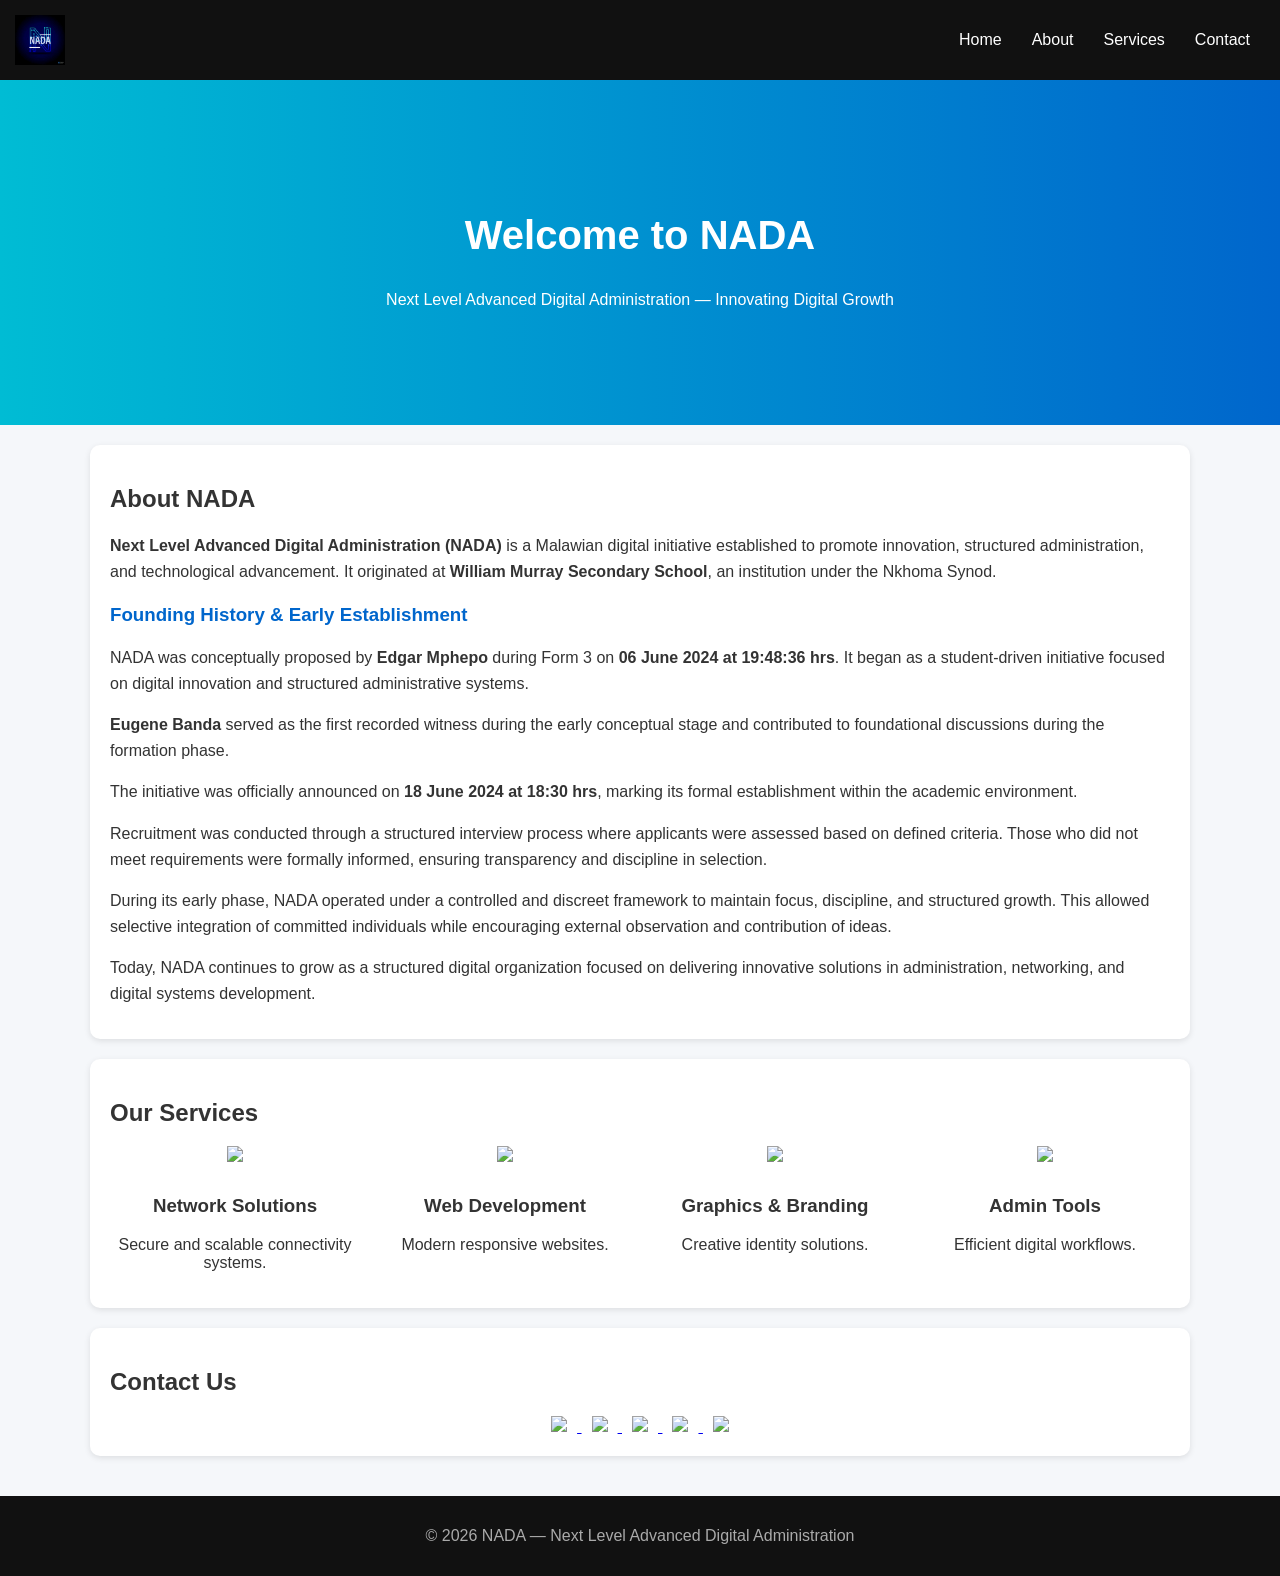
==== action.html @ 7491562f "Update action.html" ====
<!DOCTYPE html>
<html lang="en">
<head>
<meta charset="UTF-8">
<title>NADA - Next Level Advanced Digital Administration</title>
<meta name="viewport" content="width=device-width, initial-scale=1.0">

<style>
body {
  font-family: 'Segoe UI', sans-serif;
  margin:0;
  background:#f5f7fa;
  color:#333;
  scroll-behavior:smooth;
}

/* HEADER */
header {
  background:#111;
  padding:15px;
  color:#fff;
  position:sticky;
  top:0;
  z-index:1000;
}

header img { height:50px; }

nav {
  display:flex;
  justify-content:space-between;
  align-items:center;
}

nav ul {
  list-style:none;
  display:flex;
  margin:0;
  padding:0;
}

nav ul li a {
  color:#fff;
  padding:10px 15px;
  text-decoration:none;
}

nav ul li a:hover {
  background:#00bcd4;
  border-radius:5px;
}

/* HERO */
.hero {
  background:linear-gradient(to right,#00bcd4,#0066cc);
  color:#fff;
  text-align:center;
  padding:100px 20px;
}

.hero h2 { font-size:2.5em; }

/* CONTAINER */
.container {
  max-width:1100px;
  margin:auto;
  padding:20px;
}

.card {
  background:#fff;
  padding:20px;
  margin-bottom:20px;
  border-radius:10px;
  box-shadow:0 2px 6px rgba(0,0,0,0.1);
}

/* ABOUT */
#about h3 {
  color:#0066cc;
  margin-top:20px;
}

#about p {
  line-height:1.6;
  margin-bottom:12px;
}

/* SERVICES */
.services {
  display:grid;
  grid-template-columns:repeat(auto-fit,minmax(250px,1fr));
  gap:20px;
}

.service {
  text-align:center;
}

/* SERVICE ICONS */
.service img {
  height:60px;
  margin-bottom:10px;
  transition:0.3s;
}

.service img:hover {
  transform:scale(1.15);
}

/* SOCIAL ICONS */
.social-icons {
  text-align:center;
  margin-top:15px;
}

.social-icons img {
  height:35px;
  margin:0 10px;
  transition:0.3s;
}

.social-icons img:hover {
  transform:scale(1.2);
}

/* FOOTER */
footer {
  text-align:center;
  padding:15px;
  background:#111;
  color:#aaa;
}

/* MOBILE */
@media(max-width:768px){
  nav ul {
    flex-direction:column;
    background:#111;
  }
}

/* SCROLL FIX */
section, .card {
  scroll-margin-top:80px;
}
</style>
</head>

<body>

<!-- HEADER -->
<header>
  <nav>
    <img src="LOGO.jpg" alt="NADA Logo">
    <ul>
      <li><a href="#home">Home</a></li>
      <li><a href="#about">About</a></li>
      <li><a href="#services">Services</a></li>
      <li><a href="#contact">Contact</a></li>
    </ul>
  </nav>
</header>

<!-- HERO -->
<section class="hero" id="home">
  <h2>Welcome to NADA</h2>
  <p>Next Level Advanced Digital Administration — Innovating Digital Growth</p>
</section>

<div class="container">

<!-- ABOUT (FULL PROFESSIONAL VERSION) -->
<div class="card" id="about">
  <h2>About NADA</h2>

  <p>
    <strong>Next Level Advanced Digital Administration (NADA)</strong> is a Malawian digital initiative
    established to promote innovation, structured administration, and technological advancement.
    It originated at <strong>William Murray Secondary School</strong>, an institution under the Nkhoma Synod.
  </p>

  <h3>Founding History & Early Establishment</h3>

  <p>
    NADA was conceptually proposed by <strong>Edgar Mphepo</strong> during Form 3 on 
    <strong>06 June 2024 at 19:48:36 hrs</strong>. It began as a student-driven initiative focused on 
    digital innovation and structured administrative systems.
  </p>

  <p>
    <strong>Eugene Banda</strong> served as the first recorded witness during the early conceptual stage 
    and contributed to foundational discussions during the formation phase.
  </p>

  <p>
    The initiative was officially announced on <strong>18 June 2024 at 18:30 hrs</strong>, marking its 
    formal establishment within the academic environment.
  </p>

  <p>
    Recruitment was conducted through a structured interview process where applicants were assessed 
    based on defined criteria. Those who did not meet requirements were formally informed, ensuring 
    transparency and discipline in selection.
  </p>

  <p>
    During its early phase, NADA operated under a controlled and discreet framework to maintain focus, 
    discipline, and structured growth. This allowed selective integration of committed individuals 
    while encouraging external observation and contribution of ideas.
  </p>

  <p>
    Today, NADA continues to grow as a structured digital organization focused on delivering innovative 
    solutions in administration, networking, and digital systems development.
  </p>
</div>

<!-- SERVICES -->
<div class="card" id="services">
  <h2>Our Services</h2>

  <div class="services">

    <div class="service">
      <img src="https://cdn-icons-png.flaticon.com/512/1048/1048949.png">
      <h3>Network Solutions</h3>
      <p>Secure and scalable connectivity systems.</p>
    </div>

    <div class="service">
      <img src="https://cdn-icons-png.flaticon.com/512/1048/1048926.png">
      <h3>Web Development</h3>
      <p>Modern responsive websites.</p>
    </div>

    <div class="service">
      <img src="https://cdn-icons-png.flaticon.com/512/1048/1048933.png">
      <h3>Graphics & Branding</h3>
      <p>Creative identity solutions.</p>
    </div>

    <div class="service">
      <img src="https://cdn-icons-png.flaticon.com/512/1048/1048913.png">
      <h3>Admin Tools</h3>
      <p>Efficient digital workflows.</p>
    </div>

  </div>
</div>

<!-- CONTACT -->
<div class="card" id="contact">
  <h2>Contact Us</h2>

  

  <div class="social-icons">

    <!-- WHATSAPP -->
    <a href="https://wa.me/265894702478?text=Hello%20NADA%2C%20I%20am%20interested%20in%20your%20services" target="_blank">
      <img src="https://cdn-icons-png.flaticon.com/512/733/733585.png">
    </a>

    <!-- FACEBOOK -->
    <a href="https://www.facebook.com/profile.php?id=61564158195804" target="_blank">
      <img src="https://cdn-icons-png.flaticon.com/512/733/733547.png">
    </a>

    <!-- LINKEDIN -->
    <a href="https://www.linkedin.com/in/edgar-mphepo-6940553b8" target="_blank">
      <img src="https://cdn-icons-png.flaticon.com/512/733/733561.png">
    </a>

    <!-- INSTAGRAM -->
    <a href="https://www.instagram.com/nadat_ech" target="_blank">
      <img src="https://cdn-icons-png.flaticon.com/512/733/733558.png">
    </a>

    <!-- EMAIL -->
    <a href="mailto:nextleveladvanceddigita01@gmail.com">
      <img src="https://cdn-icons-png.flaticon.com/512/732/732200.png">
    </a>

  </div>
</div>

</div>

<!-- FOOTER -->
<footer>
  <p>© 2026 NADA — Next Level Advanced Digital Administration</p>
</footer>

<!-- SMOOTH SCROLL -->
<script>
document.querySelectorAll('nav a').forEach(link => {
  link.addEventListener('click', function(e) {
    if (this.getAttribute('href').startsWith('#')) {
      e.preventDefault();
      document.querySelector(this.getAttribute('href'))
        .scrollIntoView({ behavior: 'smooth' });
    }
  });
});
</script>

</body>
</html>
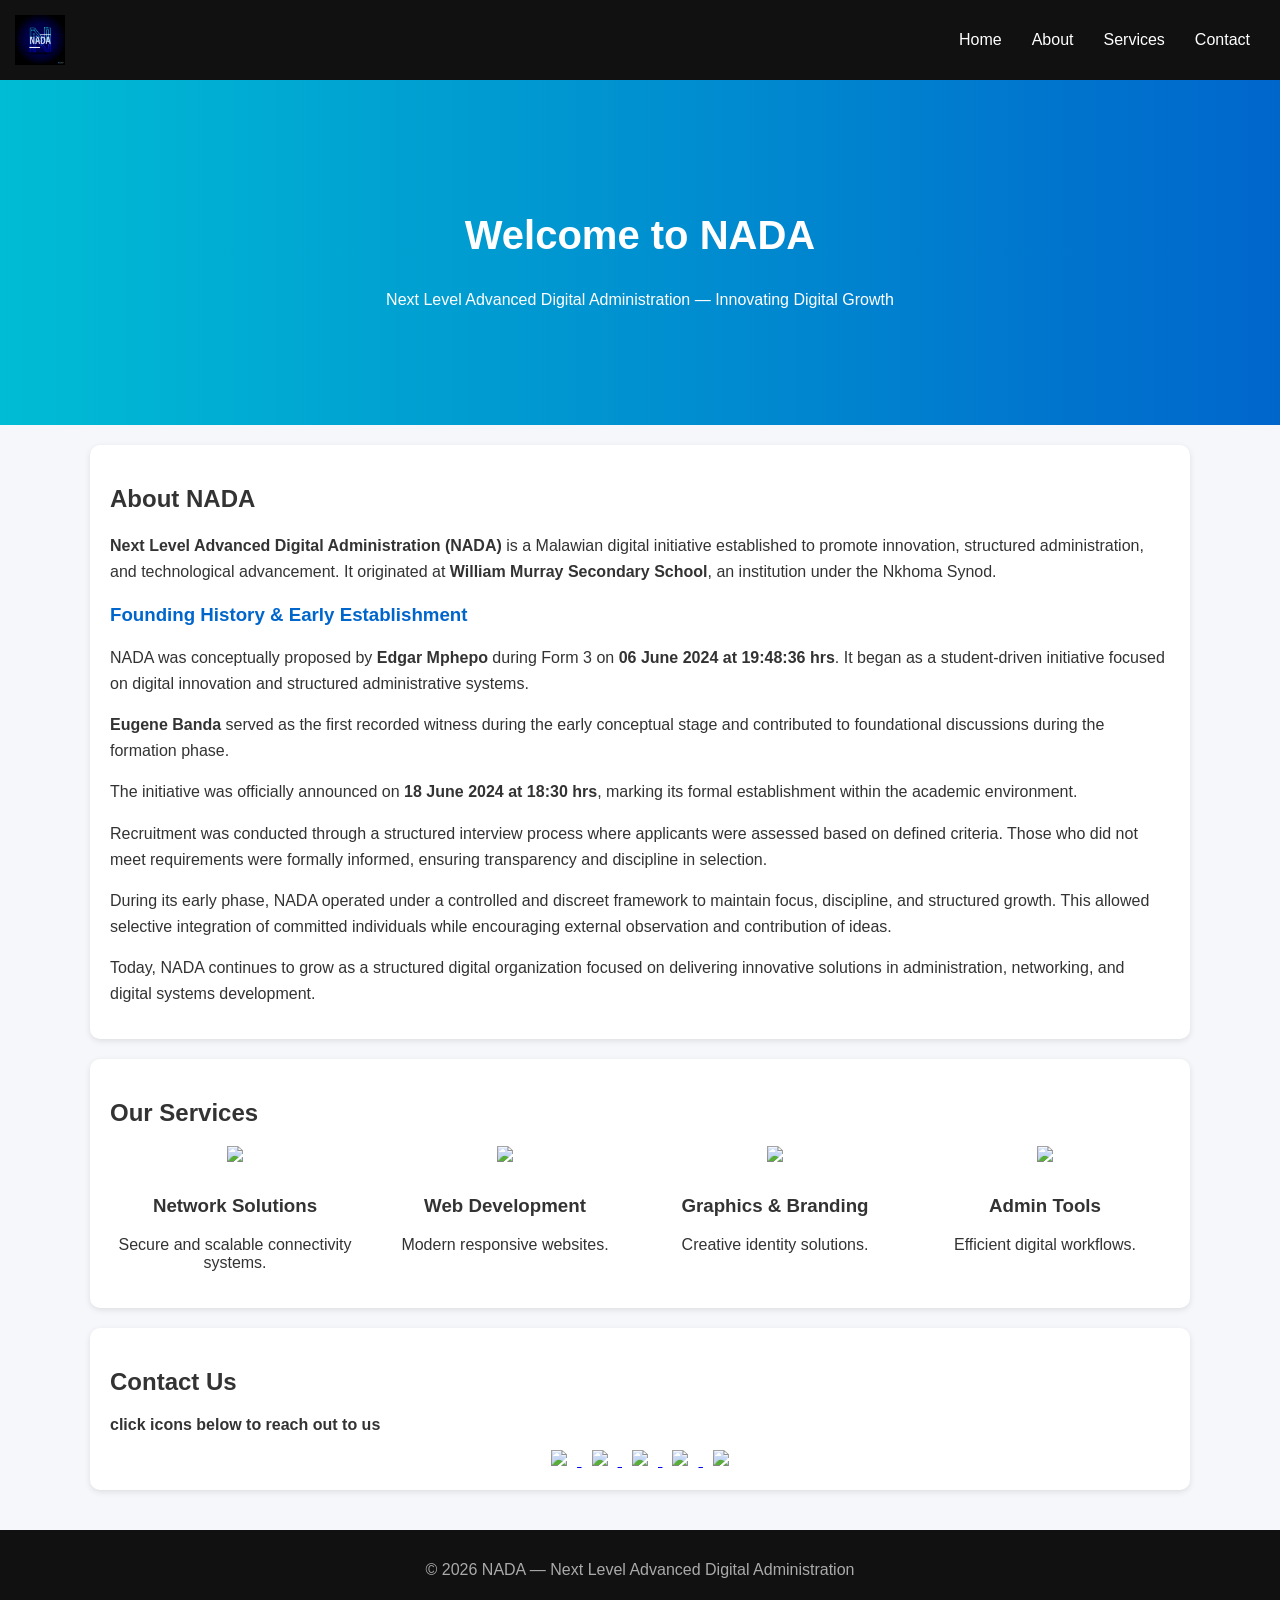
==== commit a29b869e: "Update action.html" ====
--- a/action.html
+++ b/action.html
@@ -253,7 +253,7 @@
 <div class="card" id="contact">
   <h2>Contact Us</h2>
 
-  
+  <p><strong>click icons below to reach out to us </strong></p>
 
   <div class="social-icons">
 
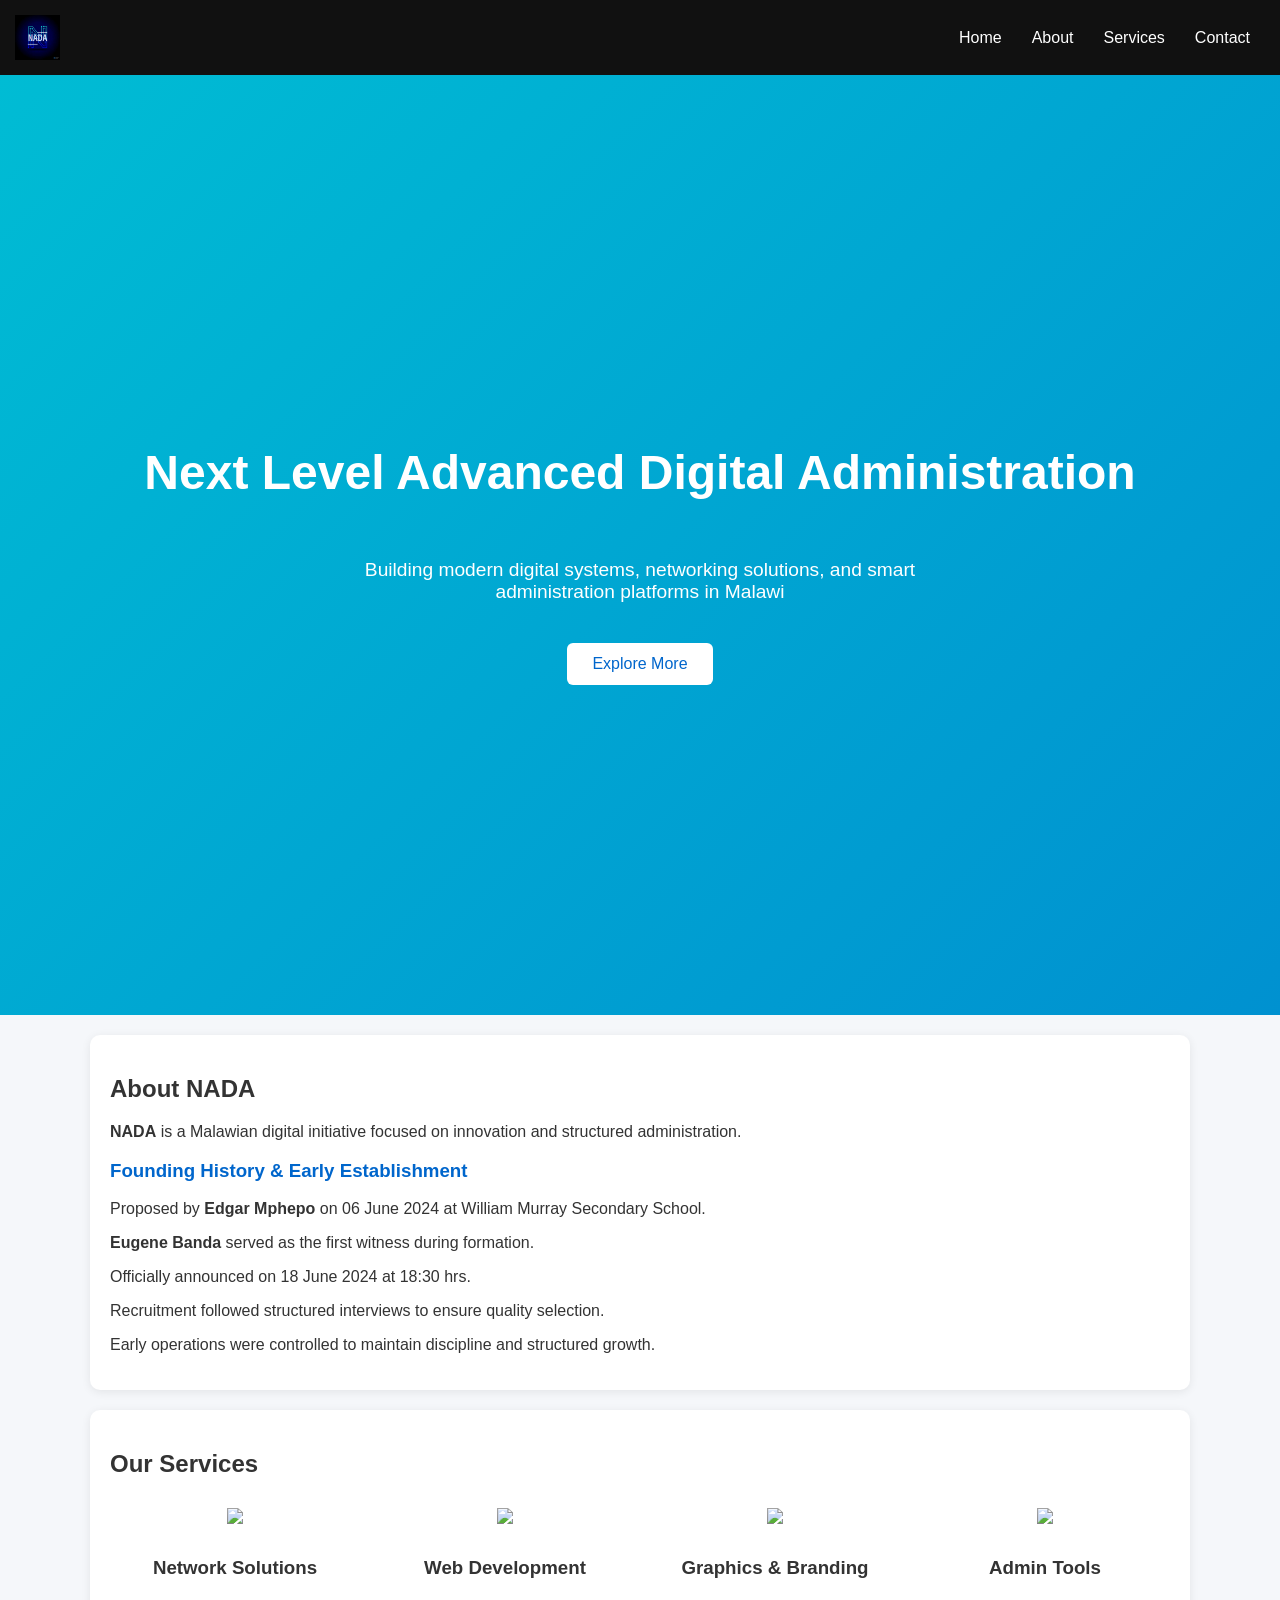
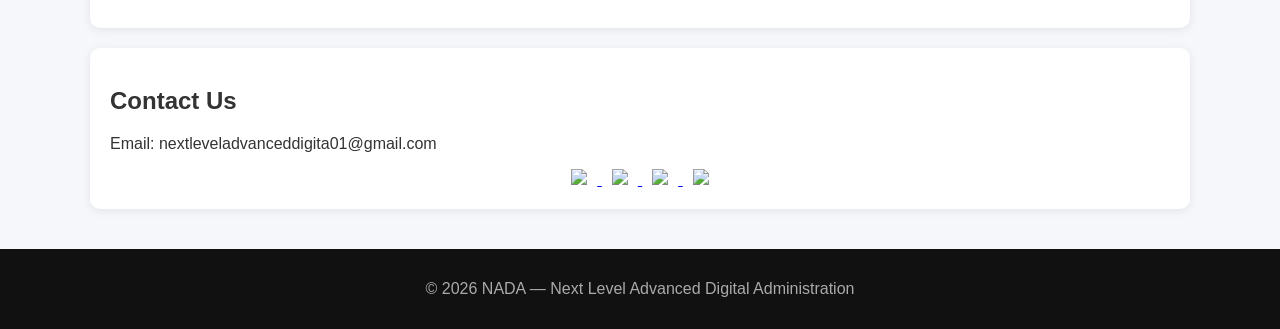
==== commit 128128e8: "Refactor action.html with updated styles and structure" ====
--- a/action.html
+++ b/action.html
@@ -14,7 +14,7 @@
   scroll-behavior:smooth;
 }
 
-/* HEADER */
+/* ================= HEADER ================= */
 header {
   background:#111;
   padding:15px;
@@ -24,14 +24,17 @@
   z-index:1000;
 }
 
-header img { height:50px; }
-
 nav {
   display:flex;
+  align-items:center;
   justify-content:space-between;
-  align-items:center;
-}
-
+}
+
+nav img {
+  height:45px;
+}
+
+/* MENU */
 nav ul {
   list-style:none;
   display:flex;
@@ -43,6 +46,7 @@
   color:#fff;
   padding:10px 15px;
   text-decoration:none;
+  transition:0.3s;
 }
 
 nav ul li a:hover {
@@ -50,43 +54,99 @@
   border-radius:5px;
 }
 
-/* HERO */
+/* HAMBURGER */
+.menu-btn {
+  display:none;
+  font-size:28px;
+  cursor:pointer;
+  color:#fff;
+}
+
+/* ================= HERO (ANIMATED LANDING) ================= */
 .hero {
-  background:linear-gradient(to right,#00bcd4,#0066cc);
-  color:#fff;
+  height:100vh;
+  background:linear-gradient(135deg,#00bcd4,#0066cc,#111);
+  background-size:400% 400%;
+  animation:gradientMove 8s ease infinite;
+  display:flex;
+  flex-direction:column;
+  justify-content:center;
+  align-items:center;
   text-align:center;
-  padding:100px 20px;
-}
-
-.hero h2 { font-size:2.5em; }
-
-/* CONTAINER */
+  color:#fff;
+  padding:20px;
+}
+
+.hero h2 {
+  font-size:3em;
+  animation:fadeDown 1.5s ease;
+}
+
+.hero p {
+  font-size:1.2em;
+  max-width:600px;
+  animation:fadeUp 2s ease;
+}
+
+/* BUTTON */
+.hero button {
+  margin-top:20px;
+  padding:12px 25px;
+  border:none;
+  background:#fff;
+  color:#0066cc;
+  font-size:1em;
+  border-radius:6px;
+  cursor:pointer;
+  transition:0.3s;
+  animation:fadeUp 2.5s ease;
+}
+
+.hero button:hover {
+  background:#00bcd4;
+  color:#fff;
+}
+
+/* ANIMATIONS */
+@keyframes fadeDown {
+  from {opacity:0; transform:translateY(-30px);}
+  to {opacity:1; transform:translateY(0);}
+}
+
+@keyframes fadeUp {
+  from {opacity:0; transform:translateY(30px);}
+  to {opacity:1; transform:translateY(0);}
+}
+
+@keyframes gradientMove {
+  0% {background-position:0% 50%;}
+  50% {background-position:100% 50%;}
+  100% {background-position:0% 50%;}
+}
+
+/* ================= CONTAINER ================= */
 .container {
   max-width:1100px;
   margin:auto;
   padding:20px;
 }
 
+/* CARDS */
 .card {
   background:#fff;
   padding:20px;
   margin-bottom:20px;
   border-radius:10px;
-  box-shadow:0 2px 6px rgba(0,0,0,0.1);
+  box-shadow:0 2px 10px rgba(0,0,0,0.08);
+  animation:fadeUp 1s ease;
 }
 
 /* ABOUT */
 #about h3 {
   color:#0066cc;
-  margin-top:20px;
-}
-
-#about p {
-  line-height:1.6;
-  margin-bottom:12px;
-}
-
-/* SERVICES */
+}
+
+/* ================= SERVICES ================= */
 .services {
   display:grid;
   grid-template-columns:repeat(auto-fit,minmax(250px,1fr));
@@ -95,9 +155,9 @@
 
 .service {
   text-align:center;
-}
-
-/* SERVICE ICONS */
+  padding:10px;
+}
+
 .service img {
   height:60px;
   margin-bottom:10px;
@@ -105,10 +165,10 @@
 }
 
 .service img:hover {
-  transform:scale(1.15);
-}
-
-/* SOCIAL ICONS */
+  transform:scale(1.2);
+}
+
+/* ================= SOCIAL ================= */
 .social-icons {
   text-align:center;
   margin-top:15px;
@@ -132,87 +192,99 @@
   color:#aaa;
 }
 
-/* MOBILE */
+/* ================= MOBILE ================= */
 @media(max-width:768px){
+
+  .menu-btn {
+    display:block;
+  }
+
   nav ul {
+    position:absolute;
+    top:70px;
+    left:0;
+    width:100%;
+    background:#111;
     flex-direction:column;
-    background:#111;
-  }
-}
-
-/* SCROLL FIX */
-section, .card {
-  scroll-margin-top:80px;
+    display:none;
+  }
+
+  nav ul.show {
+    display:flex;
+  }
+
+  nav ul li a {
+    padding:15px;
+    border-top:1px solid #222;
+  }
+
+  .hero h2 {
+    font-size:2em;
+  }
 }
 </style>
 </head>
 
 <body>
 
-<!-- HEADER -->
 <header>
   <nav>
+
+    <!-- LEFT MENU BUTTON -->
+    <span class="menu-btn" onclick="toggleMenu()">☰</span>
+
     <img src="LOGO.jpg" alt="NADA Logo">
-    <ul>
-      <li><a href="#home">Home</a></li>
-      <li><a href="#about">About</a></li>
-      <li><a href="#services">Services</a></li>
-      <li><a href="#contact">Contact</a></li>
+
+    <ul id="menu">
+      <li><a href="#home" onclick="closeMenu()">Home</a></li>
+      <li><a href="#about" onclick="closeMenu()">About</a></li>
+      <li><a href="#services" onclick="closeMenu()">Services</a></li>
+      <li><a href="#contact" onclick="closeMenu()">Contact</a></li>
     </ul>
+
   </nav>
 </header>
 
-<!-- HERO -->
+<!-- HERO (ANIMATED LANDING PAGE) -->
 <section class="hero" id="home">
-  <h2>Welcome to NADA</h2>
-  <p>Next Level Advanced Digital Administration — Innovating Digital Growth</p>
+  <h2>Next Level Advanced Digital Administration</h2>
+  <p>Building modern digital systems, networking solutions, and smart administration platforms in Malawi</p>
+
+  <button onclick="document.getElementById('about').scrollIntoView({behavior:'smooth'})">
+    Explore More
+  </button>
 </section>
 
 <div class="container">
 
-<!-- ABOUT (FULL PROFESSIONAL VERSION) -->
+<!-- ABOUT -->
 <div class="card" id="about">
   <h2>About NADA</h2>
 
   <p>
-    <strong>Next Level Advanced Digital Administration (NADA)</strong> is a Malawian digital initiative
-    established to promote innovation, structured administration, and technological advancement.
-    It originated at <strong>William Murray Secondary School</strong>, an institution under the Nkhoma Synod.
+    <strong>NADA</strong> is a Malawian digital initiative focused on innovation and structured administration.
   </p>
 
   <h3>Founding History & Early Establishment</h3>
 
   <p>
-    NADA was conceptually proposed by <strong>Edgar Mphepo</strong> during Form 3 on 
-    <strong>06 June 2024 at 19:48:36 hrs</strong>. It began as a student-driven initiative focused on 
-    digital innovation and structured administrative systems.
-  </p>
-
-  <p>
-    <strong>Eugene Banda</strong> served as the first recorded witness during the early conceptual stage 
-    and contributed to foundational discussions during the formation phase.
-  </p>
-
-  <p>
-    The initiative was officially announced on <strong>18 June 2024 at 18:30 hrs</strong>, marking its 
-    formal establishment within the academic environment.
-  </p>
-
-  <p>
-    Recruitment was conducted through a structured interview process where applicants were assessed 
-    based on defined criteria. Those who did not meet requirements were formally informed, ensuring 
-    transparency and discipline in selection.
-  </p>
-
-  <p>
-    During its early phase, NADA operated under a controlled and discreet framework to maintain focus, 
-    discipline, and structured growth. This allowed selective integration of committed individuals 
-    while encouraging external observation and contribution of ideas.
-  </p>
-
-  <p>
-    Today, NADA continues to grow as a structured digital organization focused on delivering innovative 
-    solutions in administration, networking, and digital systems development.
+    Proposed by <strong>Edgar Mphepo</strong> on 06 June 2024 at William Murray Secondary School.
+  </p>
+
+  <p>
+    <strong>Eugene Banda</strong> served as the first witness during formation.
+  </p>
+
+  <p>
+    Officially announced on 18 June 2024 at 18:30 hrs.
+  </p>
+
+  <p>
+    Recruitment followed structured interviews to ensure quality selection.
+  </p>
+
+  <p>
+    Early operations were controlled to maintain discipline and structured growth.
   </p>
 </div>
 
@@ -225,25 +297,21 @@
     <div class="service">
       <img src="https://cdn-icons-png.flaticon.com/512/1048/1048949.png">
       <h3>Network Solutions</h3>
-      <p>Secure and scalable connectivity systems.</p>
     </div>
 
     <div class="service">
       <img src="https://cdn-icons-png.flaticon.com/512/1048/1048926.png">
       <h3>Web Development</h3>
-      <p>Modern responsive websites.</p>
     </div>
 
     <div class="service">
       <img src="https://cdn-icons-png.flaticon.com/512/1048/1048933.png">
       <h3>Graphics & Branding</h3>
-      <p>Creative identity solutions.</p>
     </div>
 
     <div class="service">
       <img src="https://cdn-icons-png.flaticon.com/512/1048/1048913.png">
       <h3>Admin Tools</h3>
-      <p>Efficient digital workflows.</p>
     </div>
 
   </div>
@@ -253,56 +321,43 @@
 <div class="card" id="contact">
   <h2>Contact Us</h2>
 
-  <p><strong>click icons below to reach out to us </strong></p>
+  <p>Email: nextleveladvanceddigita01@gmail.com</p>
 
   <div class="social-icons">
 
-    <!-- WHATSAPP -->
-    <a href="https://wa.me/265894702478?text=Hello%20NADA%2C%20I%20am%20interested%20in%20your%20services" target="_blank">
+    <a href="https://wa.me/265894702478" target="_blank">
       <img src="https://cdn-icons-png.flaticon.com/512/733/733585.png">
     </a>
 
-    <!-- FACEBOOK -->
     <a href="https://www.facebook.com/profile.php?id=61564158195804" target="_blank">
       <img src="https://cdn-icons-png.flaticon.com/512/733/733547.png">
     </a>
 
-    <!-- LINKEDIN -->
     <a href="https://www.linkedin.com/in/edgar-mphepo-6940553b8" target="_blank">
       <img src="https://cdn-icons-png.flaticon.com/512/733/733561.png">
     </a>
 
-    <!-- INSTAGRAM -->
     <a href="https://www.instagram.com/nadat_ech" target="_blank">
       <img src="https://cdn-icons-png.flaticon.com/512/733/733558.png">
     </a>
 
-    <!-- EMAIL -->
-    <a href="mailto:nextleveladvanceddigita01@gmail.com">
-      <img src="https://cdn-icons-png.flaticon.com/512/732/732200.png">
-    </a>
-
   </div>
 </div>
 
 </div>
 
-<!-- FOOTER -->
 <footer>
   <p>© 2026 NADA — Next Level Advanced Digital Administration</p>
 </footer>
 
-<!-- SMOOTH SCROLL -->
 <script>
-document.querySelectorAll('nav a').forEach(link => {
-  link.addEventListener('click', function(e) {
-    if (this.getAttribute('href').startsWith('#')) {
-      e.preventDefault();
-      document.querySelector(this.getAttribute('href'))
-        .scrollIntoView({ behavior: 'smooth' });
-    }
-  });
-});
+function toggleMenu(){
+  document.getElementById("menu").classList.toggle("show");
+}
+
+function closeMenu(){
+  document.getElementById("menu").classList.remove("show");
+}
 </script>
 
 </body>
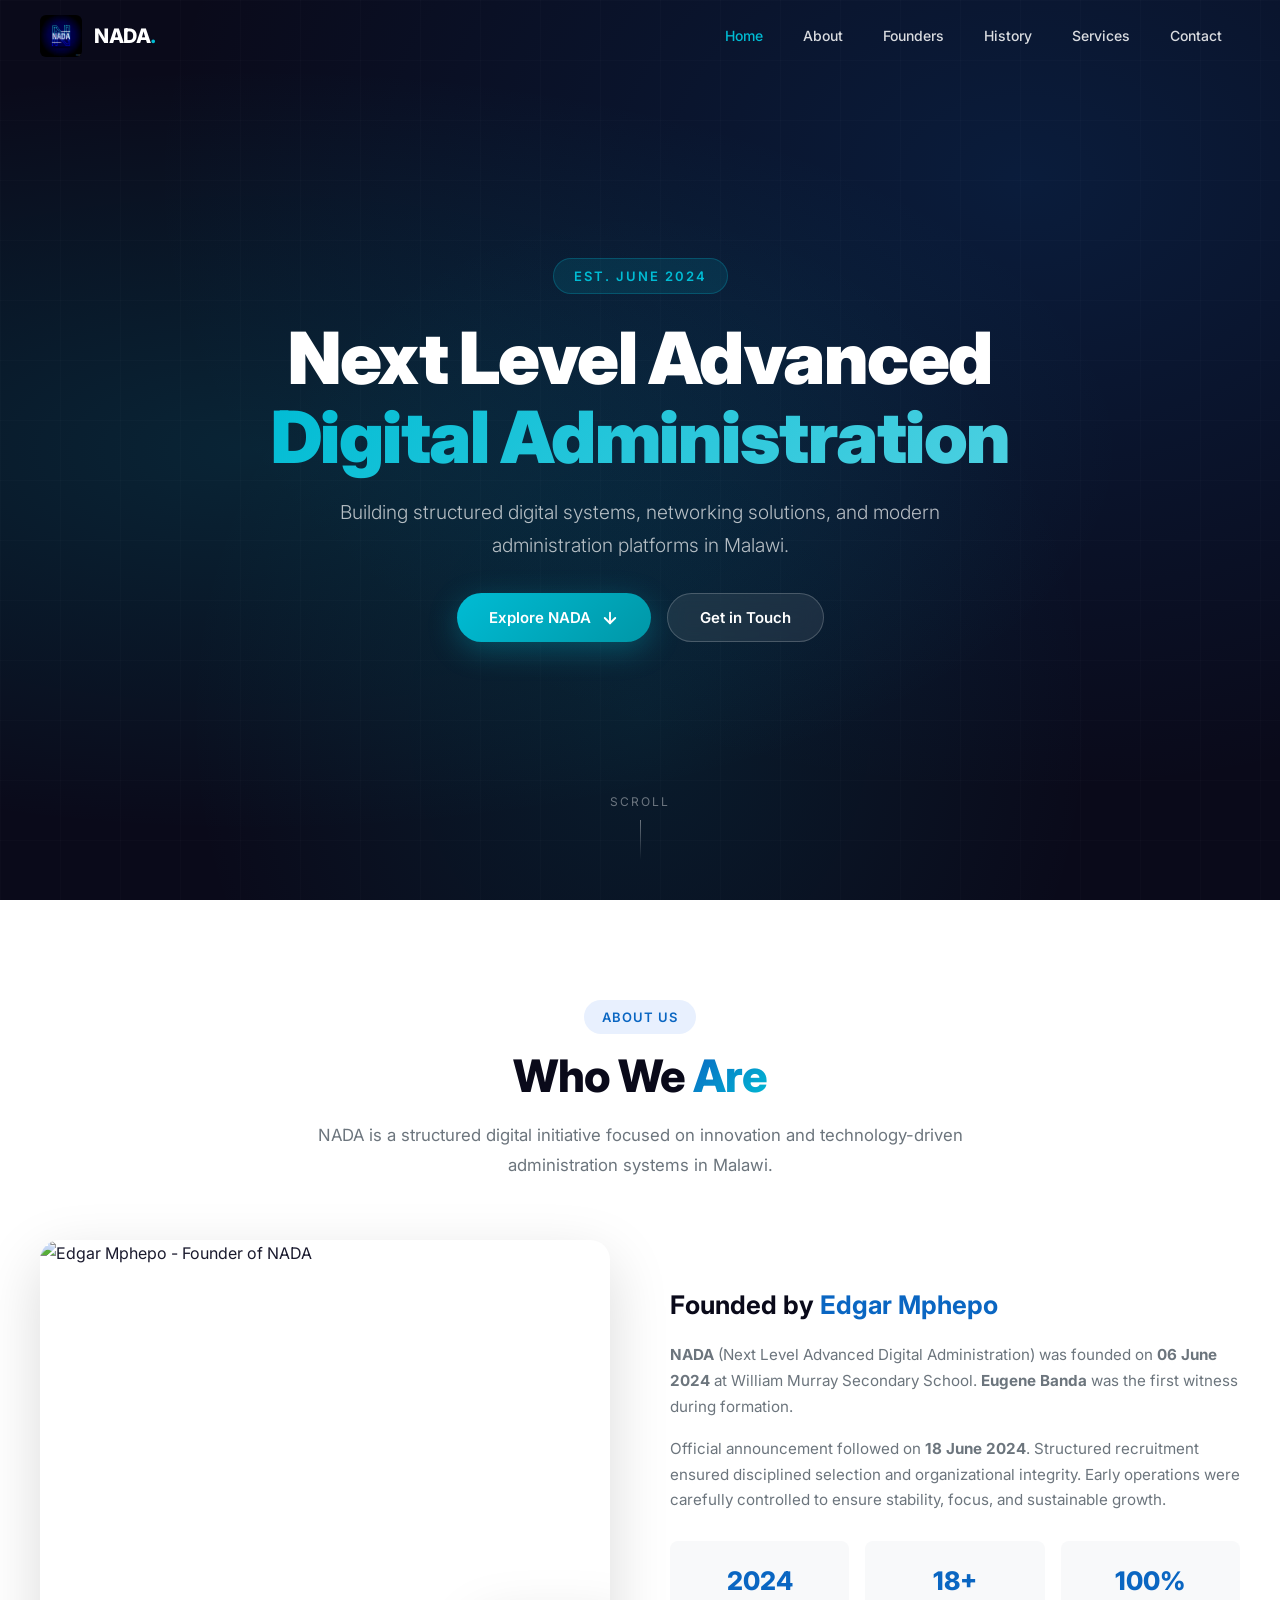
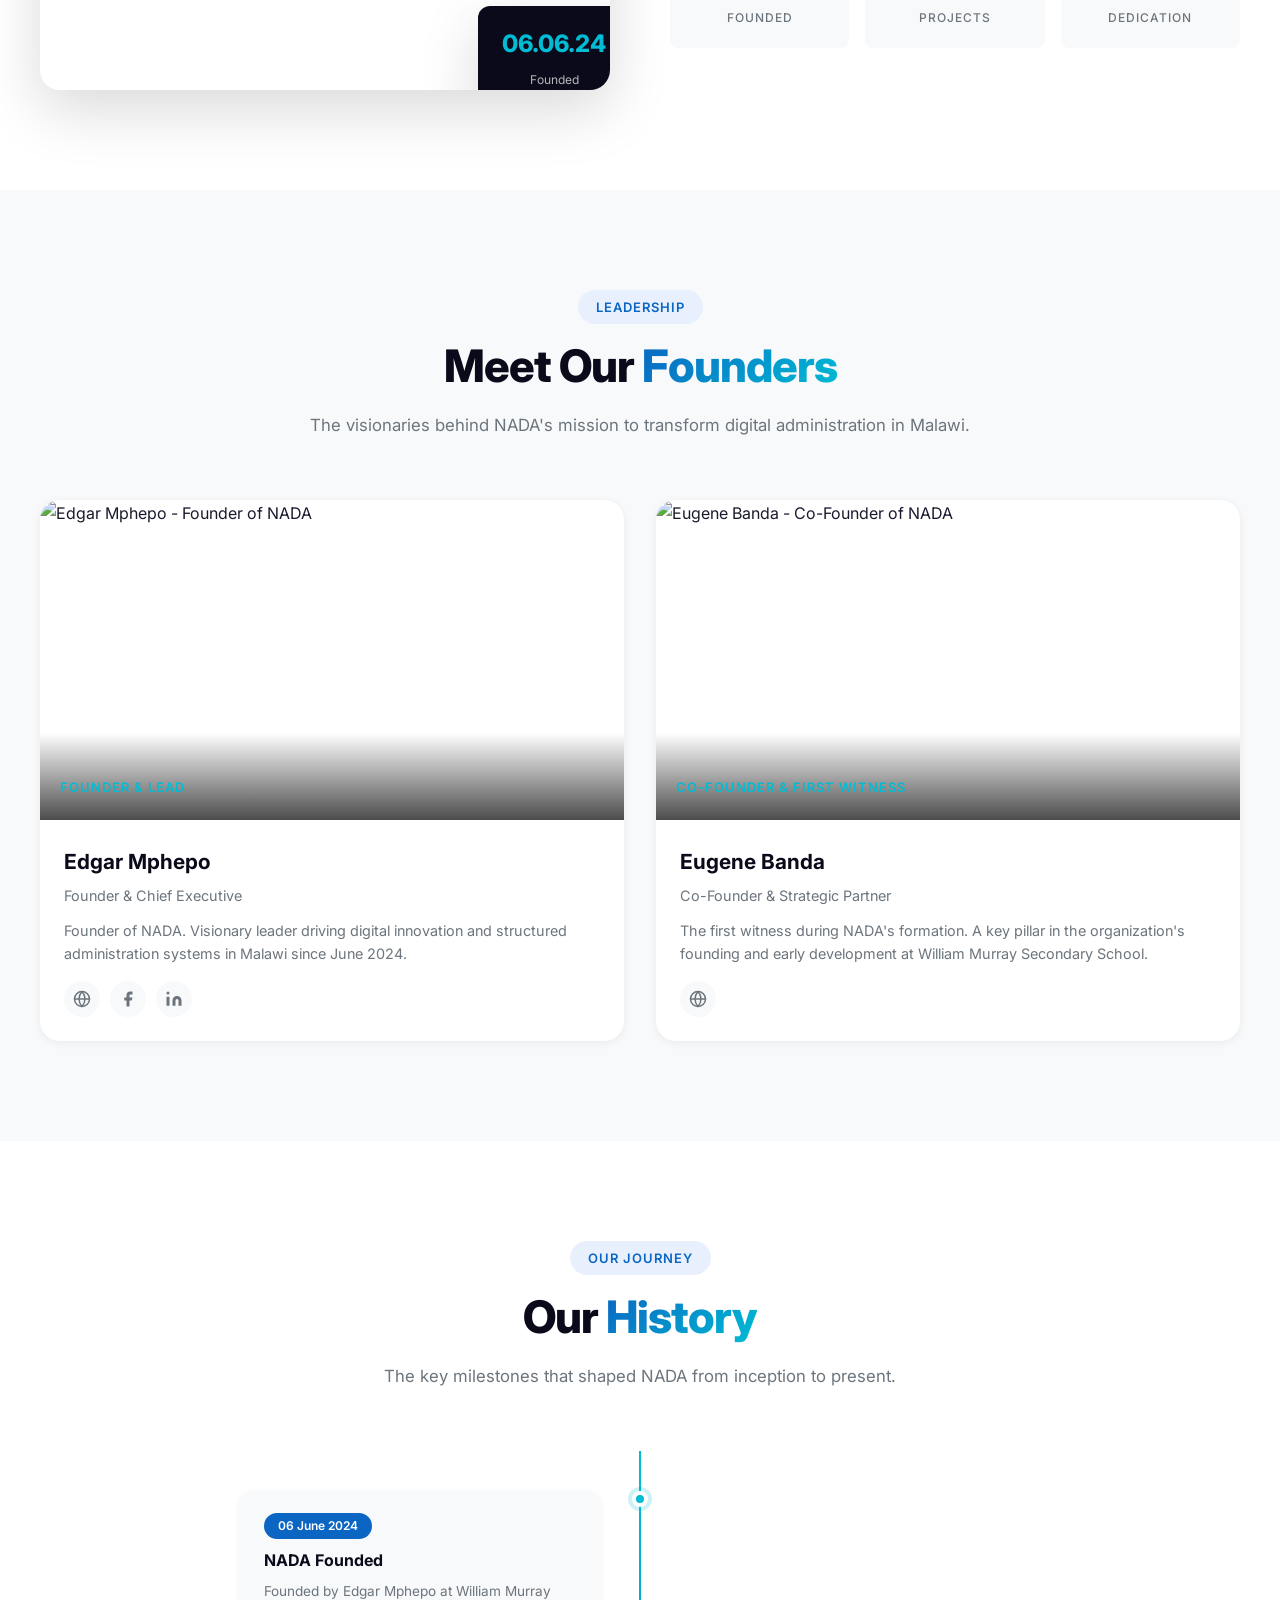
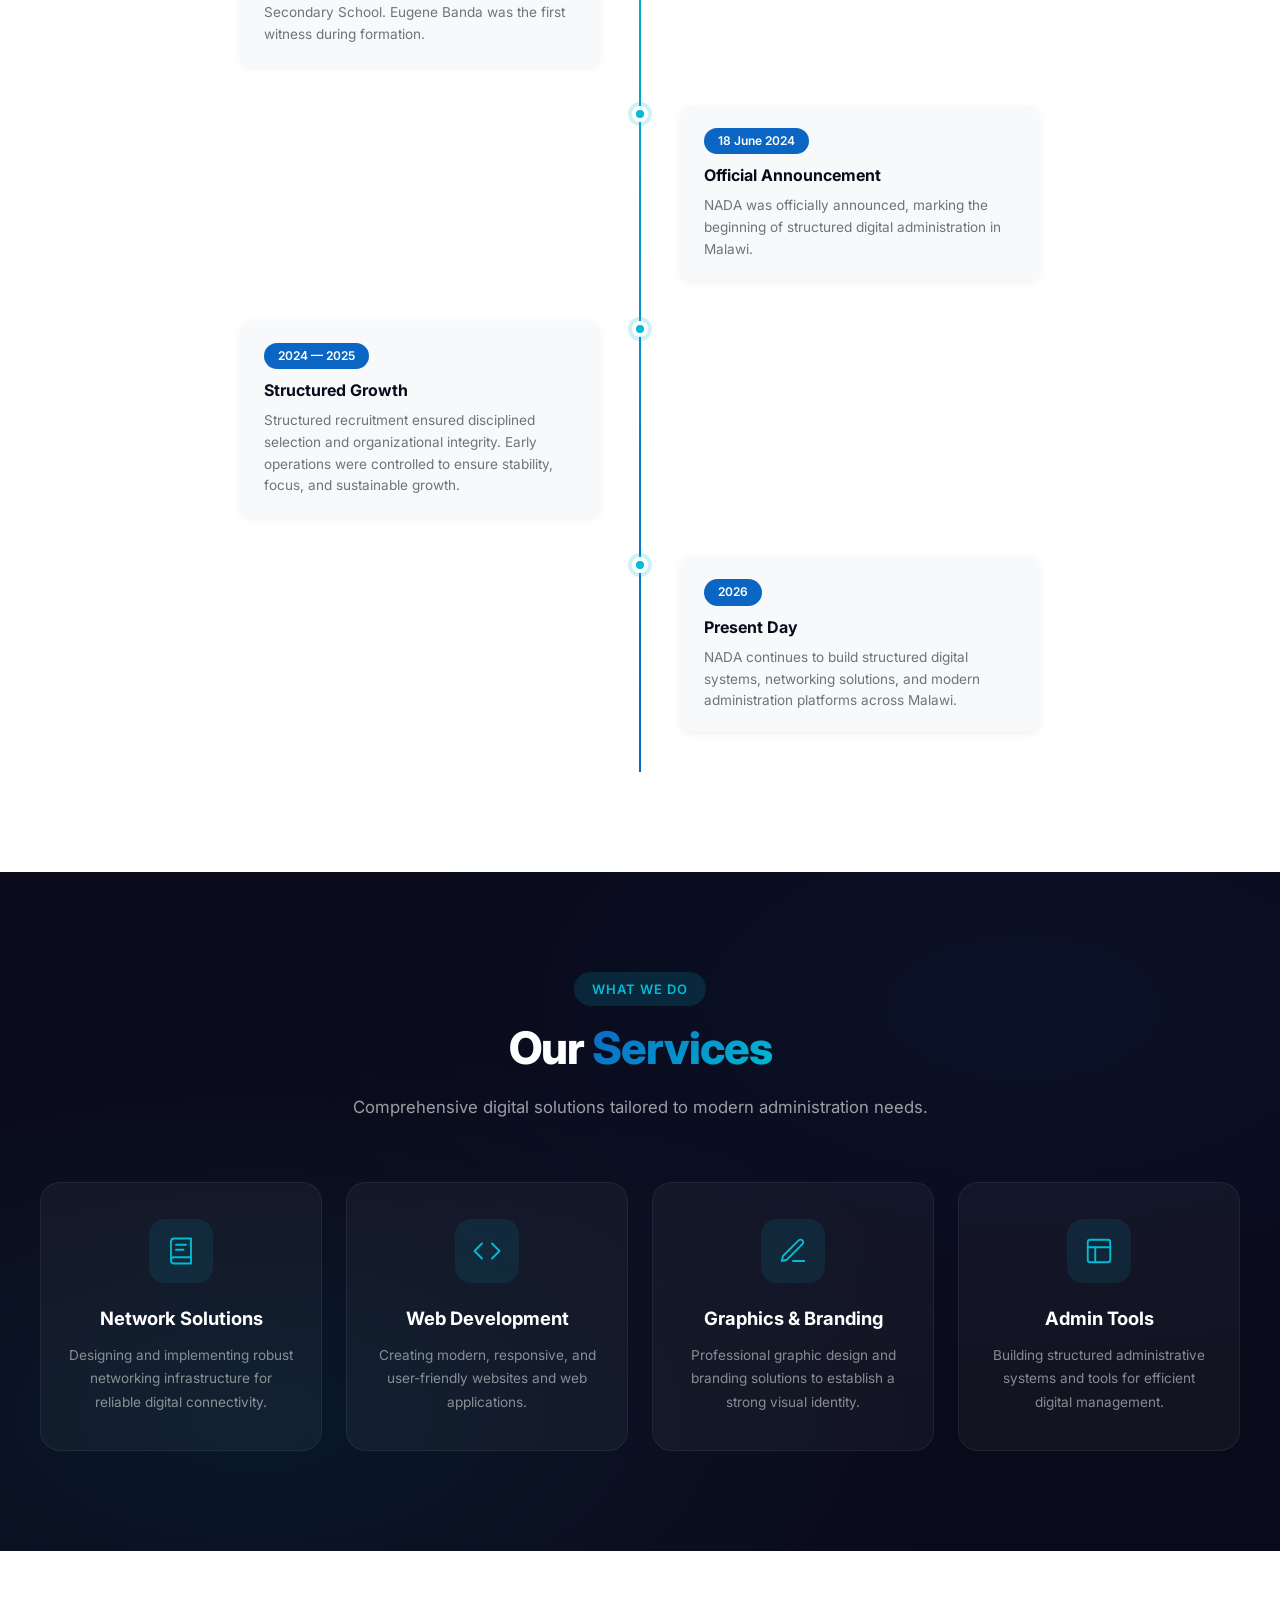
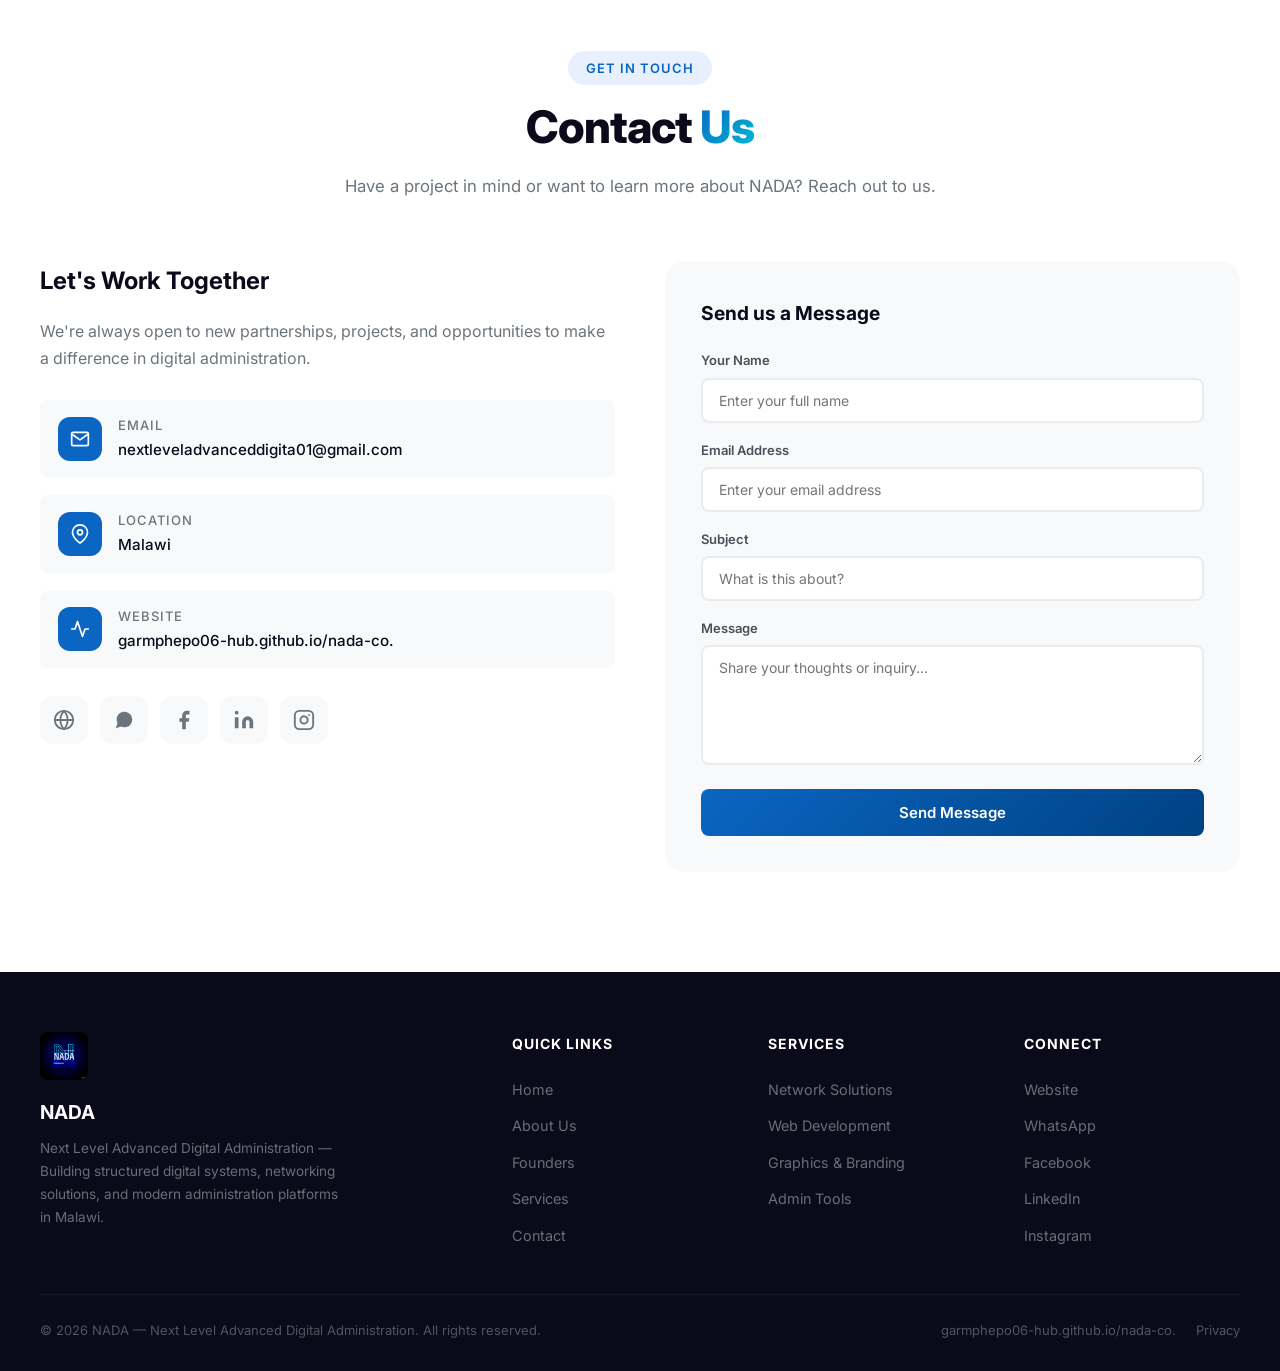
==== commit 673ec5e8: "Update action.html" ====
--- a/action.html
+++ b/action.html
@@ -2,224 +2,1382 @@
 <html lang="en">
 <head>
 <meta charset="UTF-8">
-<title>NADA - Next Level Advanced Digital Administration</title>
+<title>NADA — Next Level Advanced Digital Administration</title>
 <meta name="viewport" content="width=device-width, initial-scale=1.0">
+<meta name="description" content="NADA - Next Level Advanced Digital Administration. Building structured digital systems, networking solutions, and modern administration platforms in Malawi.">
+<link rel="preconnect" href="https://fonts.googleapis.com">
+<link href="https://fonts.googleapis.com/css2?family=Inter:wght@300;400;500;600;700;800;900&display=swap" rel="stylesheet">
 
 <style>
+/* ===== CSS VARIABLES ===== */
+:root {
+  --primary: #0a66c2;
+  --primary-dark: #004182;
+  --primary-light: #e8f0fe;
+  --accent: #00bcd4;
+  --accent-hover: #00a0b5;
+  --dark: #0a0a1a;
+  --dark-2: #12122a;
+  --gray-100: #f8f9fa;
+  --gray-200: #e9ecef;
+  --gray-300: #dee2e6;
+  --gray-400: #adb5bd;
+  --gray-500: #6c757d;
+  --gray-600: #495057;
+  --white: #ffffff;
+  --shadow-sm: 0 2px 8px rgba(0,0,0,0.06);
+  --shadow-md: 0 8px 30px rgba(0,0,0,0.12);
+  --shadow-lg: 0 20px 60px rgba(0,0,0,0.15);
+  --shadow-xl: 0 30px 80px rgba(0,0,0,0.2);
+  --radius-sm: 8px;
+  --radius-md: 12px;
+  --radius-lg: 20px;
+  --radius-xl: 28px;
+  --transition: all 0.3s cubic-bezier(0.4, 0, 0.2, 1);
+  --max-width: 1200px;
+}
+
+/* ===== RESET & BASE ===== */
+*, *::before, *::after {
+  box-sizing: border-box;
+  margin: 0;
+  padding: 0;
+}
+
+html {
+  scroll-behavior: smooth;
+  scroll-padding-top: 80px;
+}
+
 body {
-  font-family: 'Segoe UI', sans-serif;
-  margin:0;
-  background:#f5f7fa;
-  color:#333;
-  scroll-behavior:smooth;
-}
-
-/* ================= HEADER ================= */
+  font-family: 'Inter', -apple-system, BlinkMacSystemFont, sans-serif;
+  background: var(--gray-100);
+  color: #1a1a2e;
+  line-height: 1.7;
+  overflow-x: hidden;
+  -webkit-font-smoothing: antialiased;
+}
+
+a {
+  text-decoration: none;
+  color: inherit;
+}
+
+ul { list-style: none; }
+
+img {
+  max-width: 100%;
+  height: auto;
+  display: block;
+}
+
+/* ===== PRELOADER ===== */
+#preloader {
+  position: fixed;
+  inset: 0;
+  background: var(--dark);
+  display: flex;
+  justify-content: center;
+  align-items: center;
+  z-index: 99999;
+  transition: opacity 0.6s ease, visibility 0.6s ease;
+}
+
+#preloader.hidden {
+  opacity: 0;
+  visibility: hidden;
+}
+
+.loader-ring {
+  width: 60px;
+  height: 60px;
+  border: 4px solid rgba(255,255,255,0.1);
+  border-top-color: var(--accent);
+  border-radius: 50%;
+  animation: spin 0.8s linear infinite;
+}
+
+@keyframes spin {
+  to { transform: rotate(360deg); }
+}
+
+/* ===== HEADER / NAVIGATION ===== */
 header {
-  background:#111;
-  padding:15px;
-  color:#fff;
-  position:sticky;
-  top:0;
-  z-index:1000;
+  position: fixed;
+  top: 0;
+  left: 0;
+  width: 100%;
+  z-index: 1000;
+  padding: 0 24px;
+  transition: var(--transition);
+  background: transparent;
+}
+
+header.scrolled {
+  background: rgba(10, 10, 26, 0.95);
+  backdrop-filter: blur(20px);
+  -webkit-backdrop-filter: blur(20px);
+  box-shadow: 0 4px 30px rgba(0,0,0,0.3);
+}
+
+header.scrolled .nav-logo-text {
+  color: var(--white);
 }
 
 nav {
-  display:flex;
-  align-items:center;
-  justify-content:space-between;
-}
-
-nav img {
-  height:45px;
-}
-
-/* MENU */
-nav ul {
-  list-style:none;
-  display:flex;
-  margin:0;
-  padding:0;
-}
-
-nav ul li a {
-  color:#fff;
-  padding:10px 15px;
-  text-decoration:none;
-  transition:0.3s;
-}
-
-nav ul li a:hover {
-  background:#00bcd4;
-  border-radius:5px;
-}
-
-/* HAMBURGER */
-.menu-btn {
-  display:none;
-  font-size:28px;
-  cursor:pointer;
-  color:#fff;
-}
-
-/* ================= HERO (ANIMATED LANDING) ================= */
+  max-width: var(--max-width);
+  margin: 0 auto;
+  display: flex;
+  align-items: center;
+  justify-content: space-between;
+  height: 72px;
+}
+
+.nav-brand {
+  display: flex;
+  align-items: center;
+  gap: 12px;
+}
+
+.nav-brand img {
+  height: 42px;
+  width: auto;
+  border-radius: 6px;
+}
+
+.nav-logo-text {
+  font-size: 20px;
+  font-weight: 800;
+  letter-spacing: -0.5px;
+  color: var(--white);
+  transition: var(--transition);
+}
+
+.nav-logo-text span {
+  color: var(--accent);
+}
+
+.nav-links {
+  display: flex;
+  align-items: center;
+  gap: 4px;
+}
+
+.nav-links a {
+  color: rgba(255,255,255,0.85);
+  padding: 8px 18px;
+  border-radius: 8px;
+  font-size: 14px;
+  font-weight: 500;
+  transition: var(--transition);
+  position: relative;
+}
+
+.nav-links a::after {
+  content: '';
+  position: absolute;
+  bottom: 2px;
+  left: 50%;
+  transform: translateX(-50%) scaleX(0);
+  width: 60%;
+  height: 2px;
+  background: var(--accent);
+  border-radius: 2px;
+  transition: transform 0.3s ease;
+}
+
+.nav-links a:hover {
+  color: var(--white);
+  background: rgba(255,255,255,0.08);
+}
+
+.nav-links a:hover::after {
+  transform: translateX(-50%) scaleX(1);
+}
+
+/* Hamburger */
+.hamburger {
+  display: none;
+  flex-direction: column;
+  gap: 5px;
+  cursor: pointer;
+  padding: 4px;
+  background: none;
+  border: none;
+  z-index: 1001;
+}
+
+.hamburger span {
+  display: block;
+  width: 26px;
+  height: 2.5px;
+  background: var(--white);
+  border-radius: 4px;
+  transition: var(--transition);
+  transform-origin: center;
+}
+
+.hamburger.active span:nth-child(1) {
+  transform: rotate(45deg) translate(5px, 5px);
+}
+
+.hamburger.active span:nth-child(2) {
+  opacity: 0;
+  transform: translateX(-10px);
+}
+
+.hamburger.active span:nth-child(3) {
+  transform: rotate(-45deg) translate(5px, -5px);
+}
+
+/* ===== HERO SECTION ===== */
 .hero {
-  height:100vh;
-  background:linear-gradient(135deg,#00bcd4,#0066cc,#111);
-  background-size:400% 400%;
-  animation:gradientMove 8s ease infinite;
-  display:flex;
-  flex-direction:column;
-  justify-content:center;
-  align-items:center;
-  text-align:center;
-  color:#fff;
-  padding:20px;
-}
-
-.hero h2 {
-  font-size:3em;
-  animation:fadeDown 1.5s ease;
-}
-
-.hero p {
-  font-size:1.2em;
-  max-width:600px;
-  animation:fadeUp 2s ease;
-}
-
-/* BUTTON */
-.hero button {
-  margin-top:20px;
-  padding:12px 25px;
-  border:none;
-  background:#fff;
-  color:#0066cc;
-  font-size:1em;
-  border-radius:6px;
-  cursor:pointer;
-  transition:0.3s;
-  animation:fadeUp 2.5s ease;
-}
-
-.hero button:hover {
-  background:#00bcd4;
-  color:#fff;
-}
-
-/* ANIMATIONS */
+  min-height: 100vh;
+  position: relative;
+  display: flex;
+  align-items: center;
+  justify-content: center;
+  overflow: hidden;
+  background: var(--dark);
+}
+
+.hero-bg {
+  position: absolute;
+  inset: 0;
+  background:
+    radial-gradient(ellipse at 20% 50%, rgba(0,188,212,0.15) 0%, transparent 60%),
+    radial-gradient(ellipse at 80% 20%, rgba(10,102,194,0.2) 0%, transparent 60%),
+    radial-gradient(ellipse at 50% 80%, rgba(0,188,212,0.1) 0%, transparent 50%);
+  z-index: 1;
+}
+
+.hero-grid {
+  position: absolute;
+  inset: 0;
+  background-image:
+    linear-gradient(rgba(255,255,255,0.03) 1px, transparent 1px),
+    linear-gradient(90deg, rgba(255,255,255,0.03) 1px, transparent 1px);
+  background-size: 60px 60px;
+  z-index: 1;
+  opacity: 0.5;
+}
+
+.hero-particles {
+  position: absolute;
+  inset: 0;
+  z-index: 1;
+  overflow: hidden;
+}
+
+.particle {
+  position: absolute;
+  width: 4px;
+  height: 4px;
+  background: var(--accent);
+  border-radius: 50%;
+  opacity: 0;
+  animation: particleFloat 8s infinite;
+}
+
+.particle:nth-child(1) { left: 10%; top: 20%; animation-delay: 0s; }
+.particle:nth-child(2) { left: 25%; top: 60%; animation-delay: 1.2s; width: 6px; height: 6px; }
+.particle:nth-child(3) { left: 45%; top: 10%; animation-delay: 2.5s; }
+.particle:nth-child(4) { left: 60%; top: 70%; animation-delay: 0.8s; width: 3px; height: 3px; }
+.particle:nth-child(5) { left: 75%; top: 30%; animation-delay: 3.2s; }
+.particle:nth-child(6) { left: 90%; top: 50%; animation-delay: 1.8s; width: 5px; height: 5px; }
+.particle:nth-child(7) { left: 35%; top: 85%; animation-delay: 4s; }
+.particle:nth-child(8) { left: 80%; top: 90%; animation-delay: 2.2s; }
+
+@keyframes particleFloat {
+  0% { opacity: 0; transform: translateY(0) scale(0.5); }
+  20% { opacity: 1; }
+  100% { opacity: 0; transform: translateY(-120px) scale(1.5); }
+}
+
+.hero-content {
+  position: relative;
+  z-index: 2;
+  text-align: center;
+  padding: 20px;
+  max-width: 800px;
+}
+
+.hero-badge {
+  display: inline-block;
+  background: rgba(0,188,212,0.12);
+  border: 1px solid rgba(0,188,212,0.25);
+  color: var(--accent);
+  padding: 6px 20px;
+  border-radius: 50px;
+  font-size: 13px;
+  font-weight: 600;
+  letter-spacing: 2px;
+  text-transform: uppercase;
+  margin-bottom: 24px;
+  animation: fadeDown 0.8s ease;
+}
+
+.hero-content h1 {
+  font-size: clamp(2.5rem, 6vw, 4.5rem);
+  font-weight: 900;
+  color: var(--white);
+  line-height: 1.1;
+  letter-spacing: -1.5px;
+  margin-bottom: 20px;
+  animation: fadeDown 1s ease;
+}
+
+.hero-content h1 .highlight {
+  background: linear-gradient(135deg, var(--accent), #4dd0e1);
+  -webkit-background-clip: text;
+  -webkit-text-fill-color: transparent;
+  background-clip: text;
+}
+
+.hero-content p {
+  font-size: clamp(1rem, 1.8vw, 1.2rem);
+  color: rgba(255,255,255,0.7);
+  max-width: 600px;
+  margin: 0 auto 32px;
+  font-weight: 300;
+  animation: fadeUp 1.2s ease;
+}
+
+.hero-buttons {
+  display: flex;
+  gap: 16px;
+  justify-content: center;
+  flex-wrap: wrap;
+  animation: fadeUp 1.4s ease;
+}
+
+.btn {
+  display: inline-flex;
+  align-items: center;
+  gap: 10px;
+  padding: 14px 32px;
+  border-radius: 50px;
+  font-size: 15px;
+  font-weight: 600;
+  border: none;
+  cursor: pointer;
+  transition: var(--transition);
+  font-family: inherit;
+}
+
+.btn-primary {
+  background: linear-gradient(135deg, var(--accent), #0097a7);
+  color: var(--white);
+  box-shadow: 0 8px 30px rgba(0,188,212,0.3);
+}
+
+.btn-primary:hover {
+  transform: translateY(-3px);
+  box-shadow: 0 12px 40px rgba(0,188,212,0.45);
+}
+
+.btn-secondary {
+  background: rgba(255,255,255,0.08);
+  color: var(--white);
+  border: 1px solid rgba(255,255,255,0.2);
+  backdrop-filter: blur(10px);
+}
+
+.btn-secondary:hover {
+  background: rgba(255,255,255,0.15);
+  border-color: rgba(255,255,255,0.4);
+  transform: translateY(-3px);
+}
+
+.btn-outline {
+  background: transparent;
+  color: var(--primary);
+  border: 2px solid var(--primary);
+}
+
+.btn-outline:hover {
+  background: var(--primary);
+  color: var(--white);
+  transform: translateY(-3px);
+}
+
+.hero-scroll {
+  position: absolute;
+  bottom: 40px;
+  left: 50%;
+  transform: translateX(-50%);
+  z-index: 2;
+  display: flex;
+  flex-direction: column;
+  align-items: center;
+  gap: 8px;
+  color: rgba(255,255,255,0.4);
+  font-size: 12px;
+  letter-spacing: 2px;
+  text-transform: uppercase;
+  animation: bounce 2s infinite;
+}
+
+.scroll-line {
+  width: 1px;
+  height: 40px;
+  background: linear-gradient(to bottom, rgba(255,255,255,0.4), transparent);
+}
+
+@keyframes bounce {
+  0%, 100% { transform: translateX(-50%) translateY(0); }
+  50% { transform: translateX(-50%) translateY(10px); }
+}
+
+/* ===== SECTION STYLES ===== */
+section {
+  padding: 100px 24px;
+}
+
+.section-header {
+  text-align: center;
+  max-width: 700px;
+  margin: 0 auto 60px;
+}
+
+.section-tag {
+  display: inline-block;
+  background: var(--primary-light);
+  color: var(--primary);
+  padding: 6px 18px;
+  border-radius: 50px;
+  font-size: 13px;
+  font-weight: 600;
+  letter-spacing: 1px;
+  text-transform: uppercase;
+  margin-bottom: 16px;
+}
+
+.section-header h2 {
+  font-size: clamp(1.8rem, 4vw, 2.8rem);
+  font-weight: 800;
+  color: var(--dark);
+  letter-spacing: -1px;
+  line-height: 1.2;
+  margin-bottom: 16px;
+}
+
+.section-header h2 span {
+  background: linear-gradient(135deg, var(--primary), var(--accent));
+  -webkit-background-clip: text;
+  -webkit-text-fill-color: transparent;
+  background-clip: text;
+}
+
+.section-header p {
+  color: var(--gray-500);
+  font-size: 1.05rem;
+  line-height: 1.8;
+}
+
+.container {
+  max-width: var(--max-width);
+  margin: 0 auto;
+}
+
+/* ===== ABOUT SECTION ===== */
+#about {
+  background: var(--white);
+}
+
+.about-grid {
+  display: grid;
+  grid-template-columns: 1fr 1fr;
+  gap: 60px;
+  align-items: center;
+}
+
+.about-image {
+  position: relative;
+}
+
+.about-image-wrapper {
+  position: relative;
+  border-radius: var(--radius-lg);
+  overflow: hidden;
+  box-shadow: var(--shadow-lg);
+}
+
+.about-image-wrapper img {
+  width: 100%;
+  height: 450px;
+  object-fit: cover;
+  display: block;
+  transition: transform 0.6s ease;
+}
+
+.about-image-wrapper:hover img {
+  transform: scale(1.03);
+}
+
+.about-image-badge {
+  position: absolute;
+  bottom: -20px;
+  right: -20px;
+  background: var(--dark);
+  color: var(--white);
+  padding: 18px 24px;
+  border-radius: var(--radius-md);
+  box-shadow: var(--shadow-lg);
+  text-align: center;
+}
+
+.about-image-badge strong {
+  display: block;
+  font-size: 24px;
+  font-weight: 800;
+  color: var(--accent);
+}
+
+.about-image-badge span {
+  font-size: 12px;
+  color: rgba(255,255,255,0.7);
+}
+
+.about-text h3 {
+  font-size: 1.6rem;
+  font-weight: 700;
+  margin-bottom: 16px;
+  color: var(--dark);
+}
+
+.about-text p {
+  color: var(--gray-500);
+  margin-bottom: 16px;
+  font-size: 0.95rem;
+}
+
+.about-stats {
+  display: grid;
+  grid-template-columns: repeat(3, 1fr);
+  gap: 16px;
+  margin-top: 28px;
+}
+
+.stat-item {
+  text-align: center;
+  padding: 18px 12px;
+  background: var(--gray-100);
+  border-radius: var(--radius-sm);
+  transition: var(--transition);
+}
+
+.stat-item:hover {
+  background: var(--primary-light);
+  transform: translateY(-3px);
+}
+
+.stat-item strong {
+  display: block;
+  font-size: 1.6rem;
+  font-weight: 800;
+  color: var(--primary);
+}
+
+.stat-item span {
+  font-size: 12px;
+  color: var(--gray-500);
+  font-weight: 500;
+  text-transform: uppercase;
+  letter-spacing: 1px;
+}
+
+/* ===== FOUNDERS SECTION ===== */
+#founders {
+  background: var(--gray-100);
+}
+
+.founders-grid {
+  display: grid;
+  grid-template-columns: repeat(auto-fit, minmax(280px, 1fr));
+  gap: 32px;
+}
+
+.founder-card {
+  background: var(--white);
+  border-radius: var(--radius-lg);
+  overflow: hidden;
+  box-shadow: var(--shadow-sm);
+  transition: var(--transition);
+}
+
+.founder-card:hover {
+  transform: translateY(-8px);
+  box-shadow: var(--shadow-lg);
+}
+
+.founder-image {
+  height: 320px;
+  overflow: hidden;
+  position: relative;
+}
+
+.founder-image img {
+  width: 100%;
+  height: 100%;
+  object-fit: cover;
+  transition: transform 0.6s ease;
+}
+
+.founder-card:hover .founder-image img {
+  transform: scale(1.05);
+}
+
+.founder-image-overlay {
+  position: absolute;
+  bottom: 0;
+  left: 0;
+  right: 0;
+  padding: 40px 20px 20px;
+  background: linear-gradient(to top, rgba(0,0,0,0.7), transparent);
+}
+
+.founder-role {
+  color: var(--accent);
+  font-size: 13px;
+  font-weight: 600;
+  letter-spacing: 1px;
+  text-transform: uppercase;
+}
+
+.founder-info {
+  padding: 24px;
+}
+
+.founder-info h3 {
+  font-size: 1.3rem;
+  font-weight: 700;
+  margin-bottom: 4px;
+  color: var(--dark);
+}
+
+.founder-title {
+  color: var(--gray-500);
+  font-size: 0.85rem;
+  margin-bottom: 12px;
+}
+
+.founder-info p {
+  color: var(--gray-500);
+  font-size: 0.9rem;
+  line-height: 1.6;
+}
+
+.founder-social {
+  display: flex;
+  gap: 10px;
+  margin-top: 16px;
+}
+
+.founder-social a {
+  width: 36px;
+  height: 36px;
+  background: var(--gray-100);
+  border-radius: 50%;
+  display: flex;
+  align-items: center;
+  justify-content: center;
+  transition: var(--transition);
+  color: var(--gray-500);
+  font-size: 16px;
+}
+
+.founder-social a:hover {
+  background: var(--primary);
+  color: var(--white);
+  transform: translateY(-2px);
+}
+
+/* ===== TIMELINE SECTION ===== */
+#history {
+  background: var(--white);
+}
+
+.timeline {
+  position: relative;
+  max-width: 800px;
+  margin: 0 auto;
+  padding: 20px 0;
+}
+
+.timeline::before {
+  content: '';
+  position: absolute;
+  left: 50%;
+  transform: translateX(-50%);
+  width: 2px;
+  height: 100%;
+  background: linear-gradient(to bottom, var(--accent), var(--primary));
+  top: 0;
+}
+
+.timeline-item {
+  display: flex;
+  justify-content: flex-start;
+  padding: 20px 0;
+  position: relative;
+}
+
+.timeline-item:nth-child(even) {
+  justify-content: flex-end;
+}
+
+.timeline-dot {
+  position: absolute;
+  left: 50%;
+  transform: translateX(-50%);
+  width: 16px;
+  height: 16px;
+  background: var(--accent);
+  border: 4px solid var(--white);
+  border-radius: 50%;
+  box-shadow: 0 0 0 4px rgba(0,188,212,0.2);
+  z-index: 2;
+}
+
+.timeline-content {
+  width: 45%;
+  background: var(--gray-100);
+  padding: 20px 24px;
+  border-radius: var(--radius-md);
+  box-shadow: var(--shadow-sm);
+  transition: var(--transition);
+}
+
+.timeline-content:hover {
+  transform: translateY(-4px);
+  box-shadow: var(--shadow-md);
+}
+
+.timeline-content .date {
+  display: inline-block;
+  background: var(--primary);
+  color: var(--white);
+  padding: 3px 14px;
+  border-radius: 50px;
+  font-size: 12px;
+  font-weight: 600;
+  margin-bottom: 8px;
+}
+
+.timeline-content h4 {
+  font-size: 1rem;
+  font-weight: 700;
+  margin-bottom: 6px;
+  color: var(--dark);
+}
+
+.timeline-content p {
+  font-size: 0.85rem;
+  color: var(--gray-500);
+  line-height: 1.6;
+}
+
+/* ===== SERVICES SECTION ===== */
+#services {
+  background: var(--dark);
+  position: relative;
+  overflow: hidden;
+}
+
+#services::before {
+  content: '';
+  position: absolute;
+  inset: 0;
+  background:
+    radial-gradient(ellipse at 20% 80%, rgba(0,188,212,0.08) 0%, transparent 50%),
+    radial-gradient(ellipse at 80% 20%, rgba(10,102,194,0.08) 0%, transparent 50%);
+  pointer-events: none;
+}
+
+#services .section-tag {
+  background: rgba(0,188,212,0.15);
+  color: var(--accent);
+}
+
+#services .section-header h2 {
+  color: var(--white);
+}
+
+#services .section-header p {
+  color: rgba(255,255,255,0.6);
+}
+
+.services-grid {
+  display: grid;
+  grid-template-columns: repeat(auto-fit, minmax(250px, 1fr));
+  gap: 24px;
+  position: relative;
+  z-index: 1;
+}
+
+.service-card {
+  background: rgba(255,255,255,0.04);
+  border: 1px solid rgba(255,255,255,0.06);
+  border-radius: var(--radius-lg);
+  padding: 36px 28px;
+  text-align: center;
+  transition: var(--transition);
+  position: relative;
+  overflow: hidden;
+}
+
+.service-card::before {
+  content: '';
+  position: absolute;
+  top: 0;
+  left: 0;
+  right: 0;
+  height: 3px;
+  background: linear-gradient(90deg, var(--accent), var(--primary));
+  transform: scaleX(0);
+  transition: transform 0.4s ease;
+  transform-origin: left;
+}
+
+.service-card:hover::before {
+  transform: scaleX(1);
+}
+
+.service-card:hover {
+  transform: translateY(-8px);
+  background: rgba(255,255,255,0.08);
+  border-color: rgba(0,188,212,0.2);
+  box-shadow: 0 20px 60px rgba(0,0,0,0.3);
+}
+
+.service-icon {
+  width: 64px;
+  height: 64px;
+  margin: 0 auto 20px;
+  background: rgba(0,188,212,0.1);
+  border-radius: 16px;
+  display: flex;
+  align-items: center;
+  justify-content: center;
+  font-size: 28px;
+  transition: var(--transition);
+}
+
+.service-card:hover .service-icon {
+  background: rgba(0,188,212,0.2);
+  transform: scale(1.1) rotate(5deg);
+}
+
+.service-card h3 {
+  color: var(--white);
+  font-size: 1.15rem;
+  font-weight: 700;
+  margin-bottom: 10px;
+}
+
+.service-card p {
+  color: rgba(255,255,255,0.5);
+  font-size: 0.85rem;
+  line-height: 1.7;
+}
+
+/* ===== CONTACT SECTION ===== */
+#contact {
+  background: var(--white);
+}
+
+.contact-grid {
+  display: grid;
+  grid-template-columns: 1fr 1fr;
+  gap: 50px;
+}
+
+.contact-info h3 {
+  font-size: 1.5rem;
+  font-weight: 700;
+  margin-bottom: 16px;
+  color: var(--dark);
+}
+
+.contact-info > p {
+  color: var(--gray-500);
+  margin-bottom: 28px;
+}
+
+.contact-details {
+  display: flex;
+  flex-direction: column;
+  gap: 18px;
+}
+
+.contact-item {
+  display: flex;
+  align-items: center;
+  gap: 16px;
+  padding: 14px 18px;
+  background: var(--gray-100);
+  border-radius: var(--radius-sm);
+  transition: var(--transition);
+}
+
+.contact-item:hover {
+  background: var(--primary-light);
+  transform: translateX(5px);
+}
+
+.contact-item-icon {
+  width: 44px;
+  height: 44px;
+  background: var(--primary);
+  border-radius: 12px;
+  display: flex;
+  align-items: center;
+  justify-content: center;
+  font-size: 18px;
+  flex-shrink: 0;
+  color: var(--white);
+}
+
+.contact-item-text strong {
+  display: block;
+  font-size: 13px;
+  color: var(--gray-500);
+  font-weight: 500;
+  text-transform: uppercase;
+  letter-spacing: 1px;
+}
+
+.contact-item-text span {
+  font-size: 0.95rem;
+  color: var(--dark);
+  font-weight: 500;
+}
+
+/* Social Links */
+.social-links {
+  display: flex;
+  gap: 12px;
+  margin-top: 28px;
+}
+
+.social-link {
+  width: 48px;
+  height: 48px;
+  background: var(--gray-100);
+  border-radius: 14px;
+  display: flex;
+  align-items: center;
+  justify-content: center;
+  font-size: 20px;
+  color: var(--gray-500);
+  transition: var(--transition);
+}
+
+.social-link:hover {
+  background: var(--primary);
+  color: var(--white);
+  transform: translateY(-4px);
+  box-shadow: 0 8px 25px rgba(10,102,194,0.3);
+}
+
+.contact-form {
+  background: var(--gray-100);
+  padding: 36px;
+  border-radius: var(--radius-lg);
+}
+
+.contact-form h4 {
+  font-size: 1.2rem;
+  font-weight: 700;
+  margin-bottom: 20px;
+  color: var(--dark);
+}
+
+.form-group {
+  margin-bottom: 16px;
+}
+
+.form-group label {
+  display: block;
+  font-size: 13px;
+  font-weight: 600;
+  color: var(--gray-600);
+  margin-bottom: 6px;
+}
+
+.form-group input,
+.form-group textarea {
+  width: 100%;
+  padding: 12px 16px;
+  border: 2px solid var(--gray-200);
+  border-radius: var(--radius-sm);
+  font-family: inherit;
+  font-size: 14px;
+  transition: var(--transition);
+  background: var(--white);
+  outline: none;
+}
+
+.form-group input:focus,
+.form-group textarea:focus {
+  border-color: var(--primary);
+  box-shadow: 0 0 0 4px rgba(10,102,194,0.1);
+}
+
+.form-group textarea {
+  resize: vertical;
+  min-height: 120px;
+}
+
+.btn-submit {
+  width: 100%;
+  padding: 14px;
+  background: linear-gradient(135deg, var(--primary), var(--primary-dark));
+  color: var(--white);
+  border: none;
+  border-radius: var(--radius-sm);
+  font-size: 15px;
+  font-weight: 600;
+  cursor: pointer;
+  transition: var(--transition);
+  font-family: inherit;
+}
+
+.btn-submit:hover {
+  transform: translateY(-2px);
+  box-shadow: 0 8px 30px rgba(10,102,194,0.3);
+}
+
+/* ===== FOOTER ===== */
+footer {
+  background: var(--dark);
+  padding: 60px 24px 30px;
+  position: relative;
+}
+
+.footer-grid {
+  max-width: var(--max-width);
+  margin: 0 auto;
+  display: grid;
+  grid-template-columns: 2fr 1fr 1fr 1fr;
+  gap: 40px;
+  margin-bottom: 40px;
+}
+
+.footer-brand img {
+  height: 48px;
+  margin-bottom: 16px;
+  border-radius: 8px;
+}
+
+.footer-brand h4 {
+  color: var(--white);
+  font-size: 1.2rem;
+  font-weight: 700;
+  margin-bottom: 8px;
+}
+
+.footer-brand p {
+  color: rgba(255,255,255,0.4);
+  font-size: 0.85rem;
+  line-height: 1.7;
+  max-width: 300px;
+}
+
+.footer-col h5 {
+  color: var(--white);
+  font-size: 14px;
+  font-weight: 700;
+  text-transform: uppercase;
+  letter-spacing: 1px;
+  margin-bottom: 16px;
+}
+
+.footer-col a {
+  display: block;
+  color: rgba(255,255,255,0.4);
+  font-size: 0.9rem;
+  padding: 6px 0;
+  transition: var(--transition);
+}
+
+.footer-col a:hover {
+  color: var(--accent);
+  padding-left: 6px;
+}
+
+.footer-bottom {
+  max-width: var(--max-width);
+  margin: 0 auto;
+  padding-top: 24px;
+  border-top: 1px solid rgba(255,255,255,0.06);
+  display: flex;
+  justify-content: space-between;
+  align-items: center;
+  flex-wrap: wrap;
+  gap: 12px;
+}
+
+.footer-bottom p {
+  color: rgba(255,255,255,0.3);
+  font-size: 13px;
+}
+
+.footer-bottom-links {
+  display: flex;
+  gap: 20px;
+}
+
+.footer-bottom-links a {
+  color: rgba(255,255,255,0.3);
+  font-size: 13px;
+  transition: var(--transition);
+}
+
+.footer-bottom-links a:hover {
+  color: var(--accent);
+}
+
+/* ===== BACK TO TOP ===== */
+.back-to-top {
+  position: fixed;
+  bottom: 30px;
+  right: 30px;
+  width: 48px;
+  height: 48px;
+  background: linear-gradient(135deg, var(--accent), #0097a7);
+  color: var(--white);
+  border: none;
+  border-radius: 50%;
+  font-size: 20px;
+  cursor: pointer;
+  z-index: 999;
+  opacity: 0;
+  visibility: hidden;
+  transform: translateY(20px);
+  transition: var(--transition);
+  box-shadow: 0 8px 30px rgba(0,188,212,0.3);
+}
+
+.back-to-top.visible {
+  opacity: 1;
+  visibility: visible;
+  transform: translateY(0);
+}
+
+.back-to-top:hover {
+  transform: translateY(-4px);
+  box-shadow: 0 12px 40px rgba(0,188,212,0.45);
+}
+
+/* ===== ANIMATIONS ===== */
 @keyframes fadeDown {
-  from {opacity:0; transform:translateY(-30px);}
-  to {opacity:1; transform:translateY(0);}
+  from { opacity: 0; transform: translateY(-30px); }
+  to { opacity: 1; transform: translateY(0); }
 }
 
 @keyframes fadeUp {
-  from {opacity:0; transform:translateY(30px);}
-  to {opacity:1; transform:translateY(0);}
-}
-
-@keyframes gradientMove {
-  0% {background-position:0% 50%;}
-  50% {background-position:100% 50%;}
-  100% {background-position:0% 50%;}
-}
-
-/* ================= CONTAINER ================= */
-.container {
-  max-width:1100px;
-  margin:auto;
-  padding:20px;
-}
-
-/* CARDS */
-.card {
-  background:#fff;
-  padding:20px;
-  margin-bottom:20px;
-  border-radius:10px;
-  box-shadow:0 2px 10px rgba(0,0,0,0.08);
-  animation:fadeUp 1s ease;
-}
-
-/* ABOUT */
-#about h3 {
-  color:#0066cc;
-}
-
-/* ================= SERVICES ================= */
-.services {
-  display:grid;
-  grid-template-columns:repeat(auto-fit,minmax(250px,1fr));
-  gap:20px;
-}
-
-.service {
-  text-align:center;
-  padding:10px;
-}
-
-.service img {
-  height:60px;
-  margin-bottom:10px;
-  transition:0.3s;
-}
-
-.service img:hover {
-  transform:scale(1.2);
-}
-
-/* ================= SOCIAL ================= */
-.social-icons {
-  text-align:center;
-  margin-top:15px;
-}
-
-.social-icons img {
-  height:35px;
-  margin:0 10px;
-  transition:0.3s;
-}
-
-.social-icons img:hover {
-  transform:scale(1.2);
-}
-
-/* FOOTER */
-footer {
-  text-align:center;
-  padding:15px;
-  background:#111;
-  color:#aaa;
-}
-
-/* ================= MOBILE ================= */
-@media(max-width:768px){
-
-  .menu-btn {
-    display:block;
-  }
-
-  nav ul {
-    position:absolute;
-    top:70px;
-    left:0;
-    width:100%;
-    background:#111;
-    flex-direction:column;
-    display:none;
-  }
-
-  nav ul.show {
-    display:flex;
-  }
-
-  nav ul li a {
-    padding:15px;
-    border-top:1px solid #222;
-  }
-
-  .hero h2 {
-    font-size:2em;
+  from { opacity: 0; transform: translateY(30px); }
+  to { opacity: 1; transform: translateY(0); }
+}
+
+/* ===== REVEAL ON SCROLL ===== */
+.reveal {
+  opacity: 0;
+  transform: translateY(40px);
+  transition: opacity 0.7s ease, transform 0.7s ease;
+}
+
+.reveal.visible {
+  opacity: 1;
+  transform: translateY(0);
+}
+
+/* ===== RESPONSIVE DESIGN ===== */
+@media (max-width: 1024px) {
+  .about-grid {
+    gap: 40px;
+  }
+
+  .footer-grid {
+    grid-template-columns: 1fr 1fr;
+    gap: 30px;
+  }
+}
+
+@media (max-width: 900px) {
+  .hero-content h1 {
+    font-size: 2.8rem;
+  }
+
+  .about-grid {
+    grid-template-columns: 1fr;
+    gap: 40px;
+  }
+
+  .about-image-wrapper img {
+    height: 350px;
+  }
+
+  .contact-grid {
+    grid-template-columns: 1fr;
+    gap: 40px;
+  }
+
+  .timeline::before {
+    left: 20px;
+  }
+
+  .timeline-item,
+  .timeline-item:nth-child(even) {
+    justify-content: flex-start;
+    padding-left: 50px;
+  }
+
+  .timeline-dot {
+    left: 20px;
+  }
+
+  .timeline-content {
+    width: 100%;
+  }
+
+  .footer-grid {
+    grid-template-columns: 1fr;
+    gap: 30px;
+  }
+}
+
+@media (max-width: 768px) {
+  .nav-links {
+    position: fixed;
+    top: 0;
+    right: -100%;
+    width: 280px;
+    height: 100vh;
+    background: rgba(10, 10, 26, 0.98);
+    backdrop-filter: blur(20px);
+    flex-direction: column;
+    align-items: flex-start;
+    padding: 100px 30px 30px;
+    gap: 8px;
+    transition: right 0.4s cubic-bezier(0.4, 0, 0.2, 1);
+    box-shadow: -10px 0 40px rgba(0,0,0,0.3);
+  }
+
+  .nav-links.open {
+    right: 0;
+  }
+
+  .nav-links a {
+    width: 100%;
+    padding: 12px 16px;
+    font-size: 16px;
+  }
+
+  .nav-links a::after {
+    display: none;
+  }
+
+  .hamburger {
+    display: flex;
+  }
+
+  /* Mobile overlay */
+  .nav-overlay {
+    position: fixed;
+    inset: 0;
+    background: rgba(0,0,0,0.5);
+    z-index: 999;
+    opacity: 0;
+    visibility: hidden;
+    transition: var(--transition);
+  }
+
+  .nav-overlay.active {
+    opacity: 1;
+    visibility: visible;
+  }
+
+  .hero-content h1 {
+    font-size: 2.2rem;
+  }
+
+  .hero-buttons {
+    flex-direction: column;
+    align-items: center;
+  }
+
+  .btn {
+    width: 100%;
+    max-width: 280px;
+    justify-content: center;
+  }
+
+  section {
+    padding: 70px 20px;
+  }
+
+  .founders-grid {
+    grid-template-columns: 1fr;
+  }
+
+  .about-stats {
+    grid-template-columns: repeat(3, 1fr);
+    gap: 10px;
+  }
+
+  .stat-item strong {
+    font-size: 1.3rem;
+  }
+
+  .contact-form {
+    padding: 24px;
+  }
+
+  .footer-bottom {
+    flex-direction: column;
+    text-align: center;
+  }
+}
+
+@media (max-width: 480px) {
+  .hero-content h1 {
+    font-size: 1.8rem;
+  }
+
+  .hero-badge {
+    font-size: 11px;
+    padding: 5px 14px;
+  }
+
+  .about-stats {
+    grid-template-columns: 1fr;
+  }
+
+  .about-image-badge {
+    position: relative;
+    bottom: 0;
+    right: 0;
+    margin-top: -10px;
+    border-radius: 0 0 var(--radius-md) var(--radius-md);
+  }
+
+  .founder-image {
+    height: 260px;
+  }
+
+  .social-links {
+    flex-wrap: wrap;
+  }
+
+  .back-to-top {
+    width: 40px;
+    height: 40px;
+    font-size: 16px;
+    bottom: 20px;
+    right: 20px;
   }
 }
 </style>
@@ -227,137 +1385,526 @@
 
 <body>
 
-<header>
+<!-- ===== PRELOADER ===== -->
+<div id="preloader">
+  <div class="loader-ring"></div>
+</div>
+
+<!-- ===== MOBILE OVERLAY ===== -->
+<div class="nav-overlay" id="navOverlay" onclick="closeNav()"></div>
+
+<!-- ===== HEADER ===== -->
+<header id="header">
   <nav>
-
-    <!-- LEFT MENU BUTTON -->
-    <span class="menu-btn" onclick="toggleMenu()">☰</span>
-
-    <img src="LOGO.jpg" alt="NADA Logo">
-
-    <ul id="menu">
-      <li><a href="#home" onclick="closeMenu()">Home</a></li>
-      <li><a href="#about" onclick="closeMenu()">About</a></li>
-      <li><a href="#services" onclick="closeMenu()">Services</a></li>
-      <li><a href="#contact" onclick="closeMenu()">Contact</a></li>
+    <div class="nav-brand">
+      <img src="LOGO.jpg" alt="NADA Logo" loading="lazy">
+      <span class="nav-logo-text">NADA<span>.</span></span>
+    </div>
+
+    <button class="hamburger" id="hamburger" onclick="toggleNav()" aria-label="Toggle navigation menu">
+      <span></span>
+      <span></span>
+      <span></span>
+    </button>
+
+    <ul class="nav-links" id="navLinks">
+      <li><a href="#home" onclick="closeNav()">Home</a></li>
+      <li><a href="#about" onclick="closeNav()">About</a></li>
+      <li><a href="#founders" onclick="closeNav()">Founders</a></li>
+      <li><a href="#history" onclick="closeNav()">History</a></li>
+      <li><a href="#services" onclick="closeNav()">Services</a></li>
+      <li><a href="#contact" onclick="closeNav()">Contact</a></li>
     </ul>
-
   </nav>
 </header>
 
-<!-- HERO (ANIMATED LANDING PAGE) -->
+<!-- ===== HERO SECTION ===== -->
 <section class="hero" id="home">
-  <h2>Next Level Advanced Digital Administration</h2>
-  <p>Building modern digital systems, networking solutions, and smart administration platforms in Malawi</p>
-
-  <button onclick="document.getElementById('about').scrollIntoView({behavior:'smooth'})">
-    Explore More
-  </button>
+  <div class="hero-bg"></div>
+  <div class="hero-grid"></div>
+  <div class="hero-particles">
+    <div class="particle"></div>
+    <div class="particle"></div>
+    <div class="particle"></div>
+    <div class="particle"></div>
+    <div class="particle"></div>
+    <div class="particle"></div>
+    <div class="particle"></div>
+    <div class="particle"></div>
+  </div>
+
+  <div class="hero-content">
+    <div class="hero-badge">Est. June 2024</div>
+    <h1>Next Level Advanced<br><span class="highlight">Digital Administration</span></h1>
+    <p>Building structured digital systems, networking solutions, and modern administration platforms in Malawi.</p>
+    <div class="hero-buttons">
+      <button class="btn btn-primary" onclick="document.getElementById('about').scrollIntoView({behavior:'smooth'})">
+        Explore NADA
+        <svg width="18" height="18" viewBox="0 0 24 24" fill="none" stroke="currentColor" stroke-width="2.5" stroke-linecap="round" stroke-linejoin="round"><line x1="12" y1="5" x2="12" y2="19"/><polyline points="19 12 12 19 5 12"/></svg>
+      </button>
+      <button class="btn btn-secondary" onclick="document.getElementById('contact').scrollIntoView({behavior:'smooth'})">
+        Get in Touch
+      </button>
+    </div>
+  </div>
+
+  <div class="hero-scroll">
+    <span>Scroll</span>
+    <div class="scroll-line"></div>
+  </div>
 </section>
 
-<div class="container">
-
-<!-- ABOUT -->
-<div class="card" id="about">
-  <h2>About NADA</h2>
-
-  <p>
-    <strong>NADA</strong> is a Malawian digital initiative focused on innovation and structured administration.
-  </p>
-
-  <h3>Founding History & Early Establishment</h3>
-
-  <p>
-    Proposed by <strong>Edgar Mphepo</strong> on 06 June 2024 at William Murray Secondary School.
-  </p>
-
-  <p>
-    <strong>Eugene Banda</strong> served as the first witness during formation.
-  </p>
-
-  <p>
-    Officially announced on 18 June 2024 at 18:30 hrs.
-  </p>
-
-  <p>
-    Recruitment followed structured interviews to ensure quality selection.
-  </p>
-
-  <p>
-    Early operations were controlled to maintain discipline and structured growth.
-  </p>
-</div>
-
-<!-- SERVICES -->
-<div class="card" id="services">
-  <h2>Our Services</h2>
-
-  <div class="services">
-
-    <div class="service">
-      <img src="https://cdn-icons-png.flaticon.com/512/1048/1048949.png">
-      <h3>Network Solutions</h3>
+<!-- ===== ABOUT SECTION ===== -->
+<section id="about">
+  <div class="container">
+    <div class="section-header reveal">
+      <div class="section-tag">About Us</div>
+      <h2>Who We <span>Are</span></h2>
+      <p>NADA is a structured digital initiative focused on innovation and technology-driven administration systems in Malawi.</p>
     </div>
 
-    <div class="service">
-      <img src="https://cdn-icons-png.flaticon.com/512/1048/1048926.png">
-      <h3>Web Development</h3>
+    <div class="about-grid">
+      <div class="about-image reveal">
+        <div class="about-image-wrapper">
+          <img src="boss.jpg" alt="Edgar Mphepo - Founder of NADA" loading="lazy">
+          <div class="about-image-badge">
+            <strong>06.06.24</strong>
+            <span>Founded</span>
+          </div>
+        </div>
+      </div>
+
+      <div class="about-text reveal">
+        <h3>Founded by <span style="color:var(--primary)">Edgar Mphepo</span></h3>
+        <p>
+          <strong>NADA</strong> (Next Level Advanced Digital Administration) was founded on <strong>06 June 2024</strong>
+          at William Murray Secondary School. <strong>Eugene Banda</strong> was the first witness during formation.
+        </p>
+        <p>
+          Official announcement followed on <strong>18 June 2024</strong>. Structured recruitment ensured disciplined
+          selection and organizational integrity. Early operations were carefully controlled to ensure stability,
+          focus, and sustainable growth.
+        </p>
+
+        <div class="about-stats">
+          <div class="stat-item">
+            <strong>2024</strong>
+            <span>Founded</span>
+          </div>
+          <div class="stat-item">
+            <strong>18+</strong>
+            <span>Projects</span>
+          </div>
+          <div class="stat-item">
+            <strong>100%</strong>
+            <span>Dedication</span>
+          </div>
+        </div>
+      </div>
     </div>
-
-    <div class="service">
-      <img src="https://cdn-icons-png.flaticon.com/512/1048/1048933.png">
-      <h3>Graphics & Branding</h3>
+  </div>
+</section>
+
+<!-- ===== FOUNDERS SECTION ===== -->
+<section id="founders">
+  <div class="container">
+    <div class="section-header reveal">
+      <div class="section-tag">Leadership</div>
+      <h2>Meet Our <span>Founders</span></h2>
+      <p>The visionaries behind NADA's mission to transform digital administration in Malawi.</p>
     </div>
 
-    <div class="service">
-      <img src="https://cdn-icons-png.flaticon.com/512/1048/1048913.png">
-      <h3>Admin Tools</h3>
+    <div class="founders-grid">
+      <!-- Founder 1: Edgar Mphepo -->
+      <div class="founder-card reveal">
+        <div class="founder-image">
+          <img src="boss.jpg" alt="Edgar Mphepo - Founder of NADA" loading="lazy">
+          <div class="founder-image-overlay">
+            <span class="founder-role">Founder & Lead</span>
+          </div>
+        </div>
+        <div class="founder-info">
+          <h3>Edgar Mphepo</h3>
+          <p class="founder-title">Founder & Chief Executive</p>
+          <p>Founder of NADA. Visionary leader driving digital innovation and structured administration systems in Malawi since June 2024.</p>
+          <div class="founder-social">
+            <a href="https://garmphepo06-hub.github.io/nada-co./" target="_blank" title="NADA Website" aria-label="NADA Website">
+              <svg width="18" height="18" viewBox="0 0 24 24" fill="none" stroke="currentColor" stroke-width="2" stroke-linecap="round" stroke-linejoin="round"><circle cx="12" cy="12" r="10"/><line x1="2" y1="12" x2="22" y2="12"/><path d="M12 2a15.3 15.3 0 0 1 4 10 15.3 15.3 0 0 1-4 10 15.3 15.3 0 0 1-4-10 15.3 15.3 0 0 1 4-10z"/></svg>
+            </a>
+            <a href="https://www.facebook.com/profile.php?id=61564158195804" target="_blank" title="Facebook" aria-label="Facebook">
+              <svg width="18" height="18" viewBox="0 0 24 24" fill="currentColor"><path d="M18 2h-3a5 5 0 0 0-5 5v3H7v4h3v8h4v-8h3l1-4h-4V7a1 1 0 0 1 1-1h3z"/></svg>
+            </a>
+            <a href="https://www.linkedin.com/in/edgar-mphepo-6940553b8" target="_blank" title="LinkedIn" aria-label="LinkedIn">
+              <svg width="18" height="18" viewBox="0 0 24 24" fill="currentColor"><path d="M16 8a6 6 0 0 1 6 6v7h-4v-7a2 2 0 0 0-2-2 2 2 0 0 0-2 2v7h-4v-7a6 6 0 0 1 6-6z"/><rect x="2" y="9" width="4" height="12"/><circle cx="4" cy="4" r="2"/></svg>
+            </a>
+          </div>
+        </div>
+      </div>
+
+      <!-- Founder 2: Eugene Banda -->
+      <div class="founder-card reveal">
+        <div class="founder-image">
+          <img src="eugene.jpeg" alt="Eugene Banda - Co-Founder of NADA" loading="lazy">
+          <div class="founder-image-overlay">
+            <span class="founder-role">Co-Founder & First Witness</span>
+          </div>
+        </div>
+        <div class="founder-info">
+          <h3>Eugene Banda</h3>
+          <p class="founder-title">Co-Founder & Strategic Partner</p>
+          <p>The first witness during NADA's formation. A key pillar in the organization's founding and early development at William Murray Secondary School.</p>
+          <div class="founder-social">
+            <a href="https://garmphepo06-hub.github.io/nada-co./" target="_blank" title="NADA Website" aria-label="NADA Website">
+              <svg width="18" height="18" viewBox="0 0 24 24" fill="none" stroke="currentColor" stroke-width="2" stroke-linecap="round" stroke-linejoin="round"><circle cx="12" cy="12" r="10"/><line x1="2" y1="12" x2="22" y2="12"/><path d="M12 2a15.3 15.3 0 0 1 4 10 15.3 15.3 0 0 1-4 10 15.3 15.3 0 0 1-4-10 15.3 15.3 0 0 1 4-10z"/></svg>
+            </a>
+          </div>
+        </div>
+      </div>
     </div>
-
   </div>
-</div>
-
-<!-- CONTACT -->
-<div class="card" id="contact">
-  <h2>Contact Us</h2>
-
-  <p>Email: nextleveladvanceddigita01@gmail.com</p>
-
-  <div class="social-icons">
-
-    <a href="https://wa.me/265894702478" target="_blank">
-      <img src="https://cdn-icons-png.flaticon.com/512/733/733585.png">
-    </a>
-
-    <a href="https://www.facebook.com/profile.php?id=61564158195804" target="_blank">
-      <img src="https://cdn-icons-png.flaticon.com/512/733/733547.png">
-    </a>
-
-    <a href="https://www.linkedin.com/in/edgar-mphepo-6940553b8" target="_blank">
-      <img src="https://cdn-icons-png.flaticon.com/512/733/733561.png">
-    </a>
-
-    <a href="https://www.instagram.com/nadat_ech" target="_blank">
-      <img src="https://cdn-icons-png.flaticon.com/512/733/733558.png">
-    </a>
-
+</section>
+
+<!-- ===== HISTORY / TIMELINE SECTION ===== -->
+<section id="history">
+  <div class="container">
+    <div class="section-header reveal">
+      <div class="section-tag">Our Journey</div>
+      <h2>Our <span>History</span></h2>
+      <p>The key milestones that shaped NADA from inception to present.</p>
+    </div>
+
+    <div class="timeline">
+      <div class="timeline-item reveal">
+        <div class="timeline-dot"></div>
+        <div class="timeline-content">
+          <span class="date">06 June 2024</span>
+          <h4>NADA Founded</h4>
+          <p>Founded by Edgar Mphepo at William Murray Secondary School. Eugene Banda was the first witness during formation.</p>
+        </div>
+      </div>
+
+      <div class="timeline-item reveal">
+        <div class="timeline-dot"></div>
+        <div class="timeline-content">
+          <span class="date">18 June 2024</span>
+          <h4>Official Announcement</h4>
+          <p>NADA was officially announced, marking the beginning of structured digital administration in Malawi.</p>
+        </div>
+      </div>
+
+      <div class="timeline-item reveal">
+        <div class="timeline-dot"></div>
+        <div class="timeline-content">
+          <span class="date">2024 — 2025</span>
+          <h4>Structured Growth</h4>
+          <p>Structured recruitment ensured disciplined selection and organizational integrity. Early operations were controlled to ensure stability, focus, and sustainable growth.</p>
+        </div>
+      </div>
+
+      <div class="timeline-item reveal">
+        <div class="timeline-dot"></div>
+        <div class="timeline-content">
+          <span class="date">2026</span>
+          <h4>Present Day</h4>
+          <p>NADA continues to build structured digital systems, networking solutions, and modern administration platforms across Malawi.</p>
+        </div>
+      </div>
+    </div>
   </div>
-</div>
-
-</div>
-
+</section>
+
+<!-- ===== SERVICES SECTION ===== -->
+<section id="services">
+  <div class="container">
+    <div class="section-header reveal">
+      <div class="section-tag">What We Do</div>
+      <h2 style="color:#fff;">Our <span>Services</span></h2>
+      <p>Comprehensive digital solutions tailored to modern administration needs.</p>
+    </div>
+
+    <div class="services-grid">
+      <div class="service-card reveal">
+        <div class="service-icon">
+          <svg width="30" height="30" viewBox="0 0 24 24" fill="none" stroke="var(--accent)" stroke-width="1.5" stroke-linecap="round" stroke-linejoin="round"><path d="M4 19.5A2.5 2.5 0 0 1 6.5 17H20"/><path d="M6.5 2H20v20H6.5A2.5 2.5 0 0 1 4 19.5v-15A2.5 2.5 0 0 1 6.5 2z"/><line x1="8" y1="7" x2="16" y2="7"/><line x1="8" y1="11" x2="14" y2="11"/></svg>
+        </div>
+        <h3>Network Solutions</h3>
+        <p>Designing and implementing robust networking infrastructure for reliable digital connectivity.</p>
+      </div>
+
+      <div class="service-card reveal">
+        <div class="service-icon">
+          <svg width="30" height="30" viewBox="0 0 24 24" fill="none" stroke="var(--accent)" stroke-width="1.5" stroke-linecap="round" stroke-linejoin="round"><polyline points="16 18 22 12 16 6"/><polyline points="8 6 2 12 8 18"/></svg>
+        </div>
+        <h3>Web Development</h3>
+        <p>Creating modern, responsive, and user-friendly websites and web applications.</p>
+      </div>
+
+      <div class="service-card reveal">
+        <div class="service-icon">
+          <svg width="30" height="30" viewBox="0 0 24 24" fill="none" stroke="var(--accent)" stroke-width="1.5" stroke-linecap="round" stroke-linejoin="round"><path d="M12 20h9"/><path d="M16.5 3.5a2.121 2.121 0 0 1 3 3L7 19l-4 1 1-4L16.5 3.5z"/></svg>
+        </div>
+        <h3>Graphics & Branding</h3>
+        <p>Professional graphic design and branding solutions to establish a strong visual identity.</p>
+      </div>
+
+      <div class="service-card reveal">
+        <div class="service-icon">
+          <svg width="30" height="30" viewBox="0 0 24 24" fill="none" stroke="var(--accent)" stroke-width="1.5" stroke-linecap="round" stroke-linejoin="round"><rect x="3" y="3" width="18" height="18" rx="2" ry="2"/><line x1="3" y1="9" x2="21" y2="9"/><line x1="9" y1="21" x2="9" y2="9"/></svg>
+        </div>
+        <h3>Admin Tools</h3>
+        <p>Building structured administrative systems and tools for efficient digital management.</p>
+      </div>
+    </div>
+  </div>
+</section>
+
+<!-- ===== CONTACT SECTION ===== -->
+<section id="contact">
+  <div class="container">
+    <div class="section-header reveal">
+      <div class="section-tag">Get in Touch</div>
+      <h2>Contact <span>Us</span></h2>
+      <p>Have a project in mind or want to learn more about NADA? Reach out to us.</p>
+    </div>
+
+    <div class="contact-grid">
+      <div class="contact-info reveal">
+        <h3>Let's Work Together</h3>
+        <p>We're always open to new partnerships, projects, and opportunities to make a difference in digital administration.</p>
+
+        <div class="contact-details">
+          <div class="contact-item">
+            <div class="contact-item-icon">
+              <svg width="20" height="20" viewBox="0 0 24 24" fill="none" stroke="currentColor" stroke-width="2" stroke-linecap="round" stroke-linejoin="round"><path d="M4 4h16c1.1 0 2 .9 2 2v12c0 1.1-.9 2-2 2H4c-1.1 0-2-.9-2-2V6c0-1.1.9-2 2-2z"/><polyline points="22,6 12,13 2,6"/></svg>
+            </div>
+            <div class="contact-item-text">
+              <strong>Email</strong>
+              <span>nextleveladvanceddigita01@gmail.com</span>
+            </div>
+          </div>
+
+          <div class="contact-item">
+            <div class="contact-item-icon">
+              <svg width="20" height="20" viewBox="0 0 24 24" fill="none" stroke="currentColor" stroke-width="2" stroke-linecap="round" stroke-linejoin="round"><path d="M21 10c0 7-9 13-9 13s-9-6-9-13a9 9 0 0 1 18 0z"/><circle cx="12" cy="10" r="3"/></svg>
+            </div>
+            <div class="contact-item-text">
+              <strong>Location</strong>
+              <span>Malawi</span>
+            </div>
+          </div>
+
+          <div class="contact-item">
+            <div class="contact-item-icon">
+              <svg width="20" height="20" viewBox="0 0 24 24" fill="none" stroke="currentColor" stroke-width="2" stroke-linecap="round" stroke-linejoin="round"><polyline points="22 12 18 12 15 21 9 3 6 12 2 12"/></svg>
+            </div>
+            <div class="contact-item-text">
+              <strong>Website</strong>
+              <span>garmphepo06-hub.github.io/nada-co.</span>
+            </div>
+          </div>
+        </div>
+
+        <div class="social-links">
+          <a href="https://garmphepo06-hub.github.io/nada-co./" target="_blank" class="social-link" title="NADA Website" aria-label="NADA Website">
+            <svg width="22" height="22" viewBox="0 0 24 24" fill="none" stroke="currentColor" stroke-width="2" stroke-linecap="round" stroke-linejoin="round"><circle cx="12" cy="12" r="10"/><line x1="2" y1="12" x2="22" y2="12"/><path d="M12 2a15.3 15.3 0 0 1 4 10 15.3 15.3 0 0 1-4 10 15.3 15.3 0 0 1-4-10 15.3 15.3 0 0 1 4-10z"/></svg>
+          </a>
+          <a href="https://wa.me/265894702478" target="_blank" class="social-link" title="WhatsApp" aria-label="WhatsApp">
+            <svg width="22" height="22" viewBox="0 0 24 24" fill="currentColor"><path d="M21 11.5a8.38 8.38 0 0 1-.9 3.8 8.5 8.5 0 0 1-7.6 4.7 8.38 8.38 0 0 1-3.8-.9L3 21l1.9-5.7a8.38 8.38 0 0 1-.9-3.8 8.5 8.5 0 0 1 4.7-7.6 8.38 8.38 0 0 1 3.8-.9h.5a8.48 8.48 0 0 1 8 8v.5z"/></svg>
+          </a>
+          <a href="https://www.facebook.com/profile.php?id=61564158195804" target="_blank" class="social-link" title="Facebook" aria-label="Facebook">
+            <svg width="22" height="22" viewBox="0 0 24 24" fill="currentColor"><path d="M18 2h-3a5 5 0 0 0-5 5v3H7v4h3v8h4v-8h3l1-4h-4V7a1 1 0 0 1 1-1h3z"/></svg>
+          </a>
+          <a href="https://www.linkedin.com/in/edgar-mphepo-6940553b8" target="_blank" class="social-link" title="LinkedIn" aria-label="LinkedIn">
+            <svg width="22" height="22" viewBox="0 0 24 24" fill="currentColor"><path d="M16 8a6 6 0 0 1 6 6v7h-4v-7a2 2 0 0 0-2-2 2 2 0 0 0-2 2v7h-4v-7a6 6 0 0 1 6-6z"/><rect x="2" y="9" width="4" height="12"/><circle cx="4" cy="4" r="2"/></svg>
+          </a>
+          <a href="https://www.instagram.com/nadat_ech" target="_blank" class="social-link" title="Instagram" aria-label="Instagram">
+            <svg width="22" height="22" viewBox="0 0 24 24" fill="none" stroke="currentColor" stroke-width="2" stroke-linecap="round" stroke-linejoin="round"><rect x="2" y="2" width="20" height="20" rx="5" ry="5"/><path d="M16 11.37A4 4 0 1 1 12.63 8 4 4 0 0 1 16 11.37z"/><line x1="17.5" y1="6.5" x2="17.51" y2="6.5"/></svg>
+          </a>
+        </div>
+      </div>
+
+      <div class="contact-form reveal">
+        <h4>Send us a Message</h4>
+        <form onsubmit="handleSubmit(event)">
+          <div class="form-group">
+            <label for="name">Your Name</label>
+            <input type="text" id="name" placeholder="Enter your full name" required>
+          </div>
+          <div class="form-group">
+            <label for="email">Email Address</label>
+            <input type="email" id="email" placeholder="Enter your email address" required>
+          </div>
+          <div class="form-group">
+            <label for="subject">Subject</label>
+            <input type="text" id="subject" placeholder="What is this about?">
+          </div>
+          <div class="form-group">
+            <label for="message">Message</label>
+            <textarea id="message" placeholder="Share your thoughts or inquiry..." required></textarea>
+          </div>
+          <button type="submit" class="btn-submit">Send Message</button>
+        </form>
+      </div>
+    </div>
+  </div>
+</section>
+
+<!-- ===== FOOTER ===== -->
 <footer>
-  <p>© 2026 NADA — Next Level Advanced Digital Administration</p>
+  <div class="footer-grid">
+    <div class="footer-brand">
+      <img src="LOGO.jpg" alt="NADA Logo" loading="lazy">
+      <h4>NADA</h4>
+      <p>Next Level Advanced Digital Administration — Building structured digital systems, networking solutions, and modern administration platforms in Malawi.</p>
+    </div>
+
+    <div class="footer-col">
+      <h5>Quick Links</h5>
+      <a href="#home">Home</a>
+      <a href="#about">About Us</a>
+      <a href="#founders">Founders</a>
+      <a href="#services">Services</a>
+      <a href="#contact">Contact</a>
+    </div>
+
+    <div class="footer-col">
+      <h5>Services</h5>
+      <a href="#services">Network Solutions</a>
+      <a href="#services">Web Development</a>
+      <a href="#services">Graphics & Branding</a>
+      <a href="#services">Admin Tools</a>
+    </div>
+
+    <div class="footer-col">
+      <h5>Connect</h5>
+      <a href="https://garmphepo06-hub.github.io/nada-co./" target="_blank">Website</a>
+      <a href="https://wa.me/265894702478" target="_blank">WhatsApp</a>
+      <a href="https://www.facebook.com/profile.php?id=61564158195804" target="_blank">Facebook</a>
+      <a href="https://www.linkedin.com/in/edgar-mphepo-6940553b8" target="_blank">LinkedIn</a>
+      <a href="https://www.instagram.com/nadat_ech" target="_blank">Instagram</a>
+    </div>
+  </div>
+
+  <div class="footer-bottom">
+    <p>&copy; 2026 NADA — Next Level Advanced Digital Administration. All rights reserved.</p>
+    <div class="footer-bottom-links">
+      <a href="https://garmphepo06-hub.github.io/nada-co./" target="_blank">garmphepo06-hub.github.io/nada-co.</a>
+      <a href="#">Privacy</a>
+    </div>
+  </div>
 </footer>
 
+<!-- ===== BACK TO TOP BUTTON ===== -->
+<button class="back-to-top" id="backToTop" onclick="window.scrollTo({top:0, behavior:'smooth'})" aria-label="Back to top">
+  <svg width="22" height="22" viewBox="0 0 24 24" fill="none" stroke="currentColor" stroke-width="2.5" stroke-linecap="round" stroke-linejoin="round"><line x1="12" y1="19" x2="12" y2="5"/><polyline points="5 12 12 5 19 12"/></svg>
+</button>
+
+<!-- ===== SCRIPTS ===== -->
 <script>
-function toggleMenu(){
-  document.getElementById("menu").classList.toggle("show");
-}
-
-function closeMenu(){
-  document.getElementById("menu").classList.remove("show");
-}
+// ----- Preloader -----
+window.addEventListener('load', () => {
+  setTimeout(() => {
+    document.getElementById('preloader').classList.add('hidden');
+  }, 600);
+});
+
+// ----- Header Scroll Effect -----
+const header = document.getElementById('header');
+const backToTop = document.getElementById('backToTop');
+
+window.addEventListener('scroll', () => {
+  const scrollY = window.scrollY;
+  if (scrollY > 80) {
+    header.classList.add('scrolled');
+  } else {
+    header.classList.remove('scrolled');
+  }
+
+  if (scrollY > 500) {
+    backToTop.classList.add('visible');
+  } else {
+    backToTop.classList.remove('visible');
+  }
+});
+
+// ----- Mobile Navigation -----
+const navLinks = document.getElementById('navLinks');
+const hamburger = document.getElementById('hamburger');
+const navOverlay = document.getElementById('navOverlay');
+
+function toggleNav() {
+  navLinks.classList.toggle('open');
+  hamburger.classList.toggle('active');
+  navOverlay.classList.toggle('active');
+  document.body.style.overflow = navLinks.classList.contains('open') ? 'hidden' : '';
+}
+
+function closeNav() {
+  navLinks.classList.remove('open');
+  hamburger.classList.remove('active');
+  navOverlay.classList.remove('active');
+  document.body.style.overflow = '';
+}
+
+// Close on escape key
+document.addEventListener('keydown', (e) => {
+  if (e.key === 'Escape' && navLinks.classList.contains('open')) {
+    closeNav();
+  }
+});
+
+// ----- Scroll Reveal Animation -----
+const revealElements = document.querySelectorAll('.reveal');
+
+const revealObserver = new IntersectionObserver((entries) => {
+  entries.forEach(entry => {
+    if (entry.isIntersecting) {
+      entry.target.classList.add('visible');
+    }
+  });
+}, {
+  threshold: 0.1,
+  rootMargin: '0px 0px -50px 0px'
+});
+
+revealElements.forEach(el => revealObserver.observe(el));
+
+// ----- Form Handler -----
+function handleSubmit(e) {
+  e.preventDefault();
+
+  const name = document.getElementById('name').value;
+  const email = document.getElementById('email').value;
+  const subject = document.getElementById('subject').value || 'Inquiry';
+  const message = document.getElementById('message').value;
+
+  const mailtoLink = `mailto:nextleveladvanceddigita01@gmail.com?subject=${encodeURIComponent(subject)}&body=${encodeURIComponent('Name: ' + name + '\nEmail: ' + email + '\n\nMessage:\n' + message)}`;
+
+  window.location.href = mailtoLink;
+  alert('Thank you for reaching out! Your message will be sent via email.');
+  e.target.reset();
+}
+
+// ----- Active Link Highlight on Scroll -----
+const sections = document.querySelectorAll('section[id]');
+const navLinksArr = document.querySelectorAll('.nav-links a');
+
+window.addEventListener('scroll', () => {
+  let current = '';
+  sections.forEach(section => {
+    const sectionTop = section.offsetTop - 120;
+    if (window.scrollY >= sectionTop) {
+      current = section.getAttribute('id');
+    }
+  });
+
+  navLinksArr.forEach(link => {
+    link.style.color = '';
+    if (link.getAttribute('href') === '#' + current) {
+      link.style.color = '#00bcd4';
+    }
+  });
+});
 </script>
 
 </body>
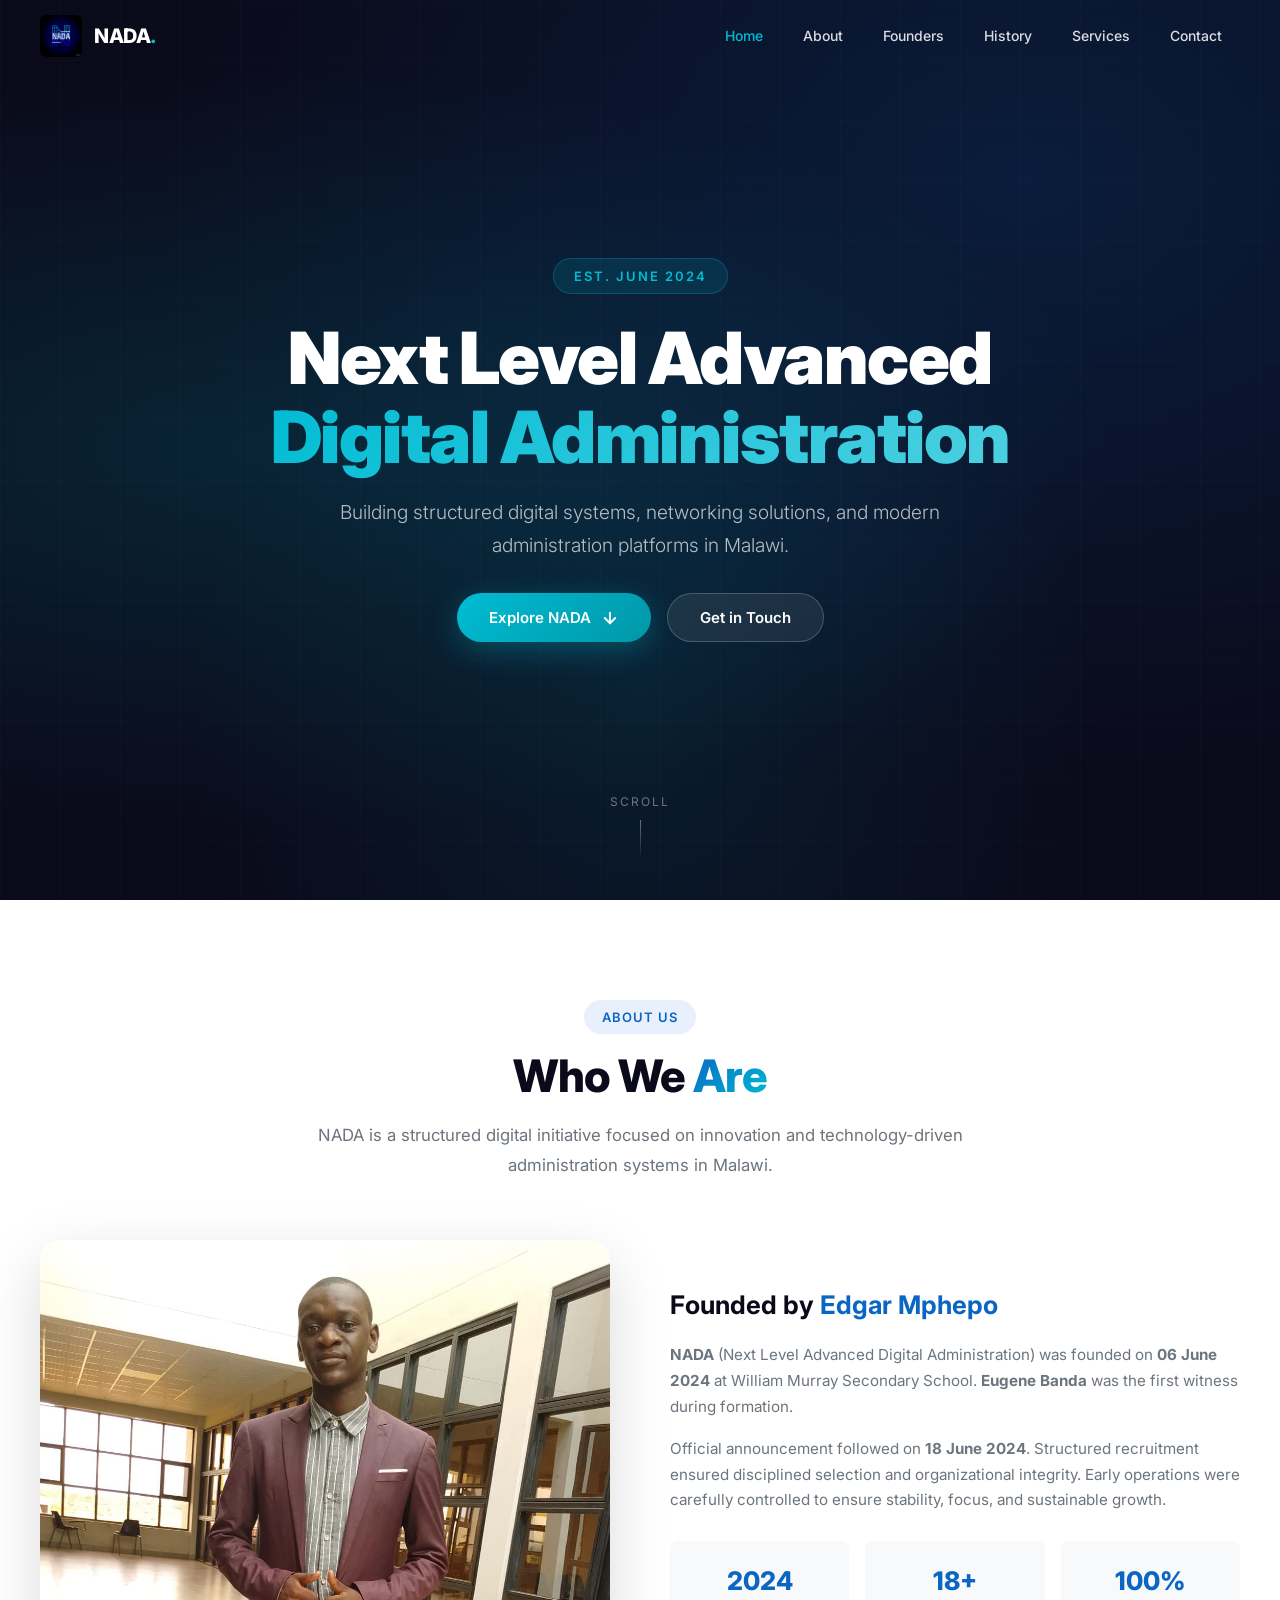
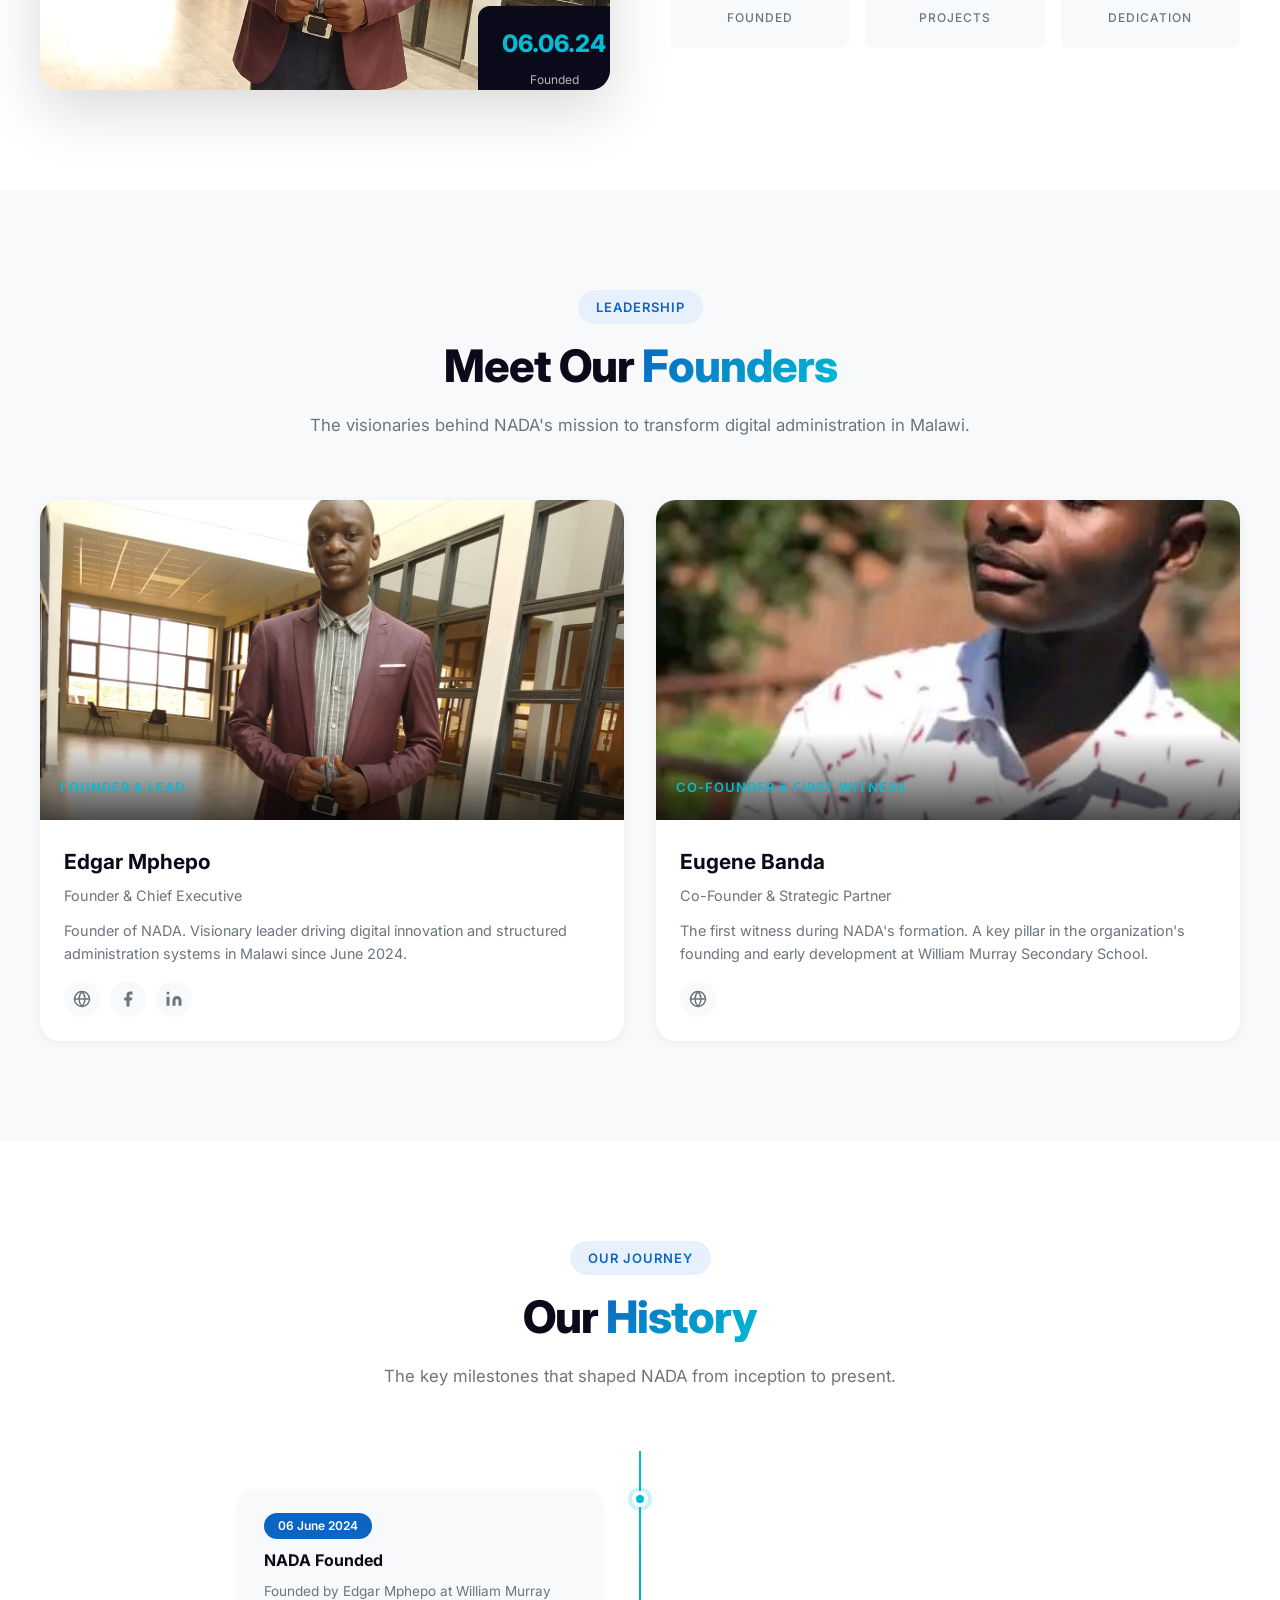
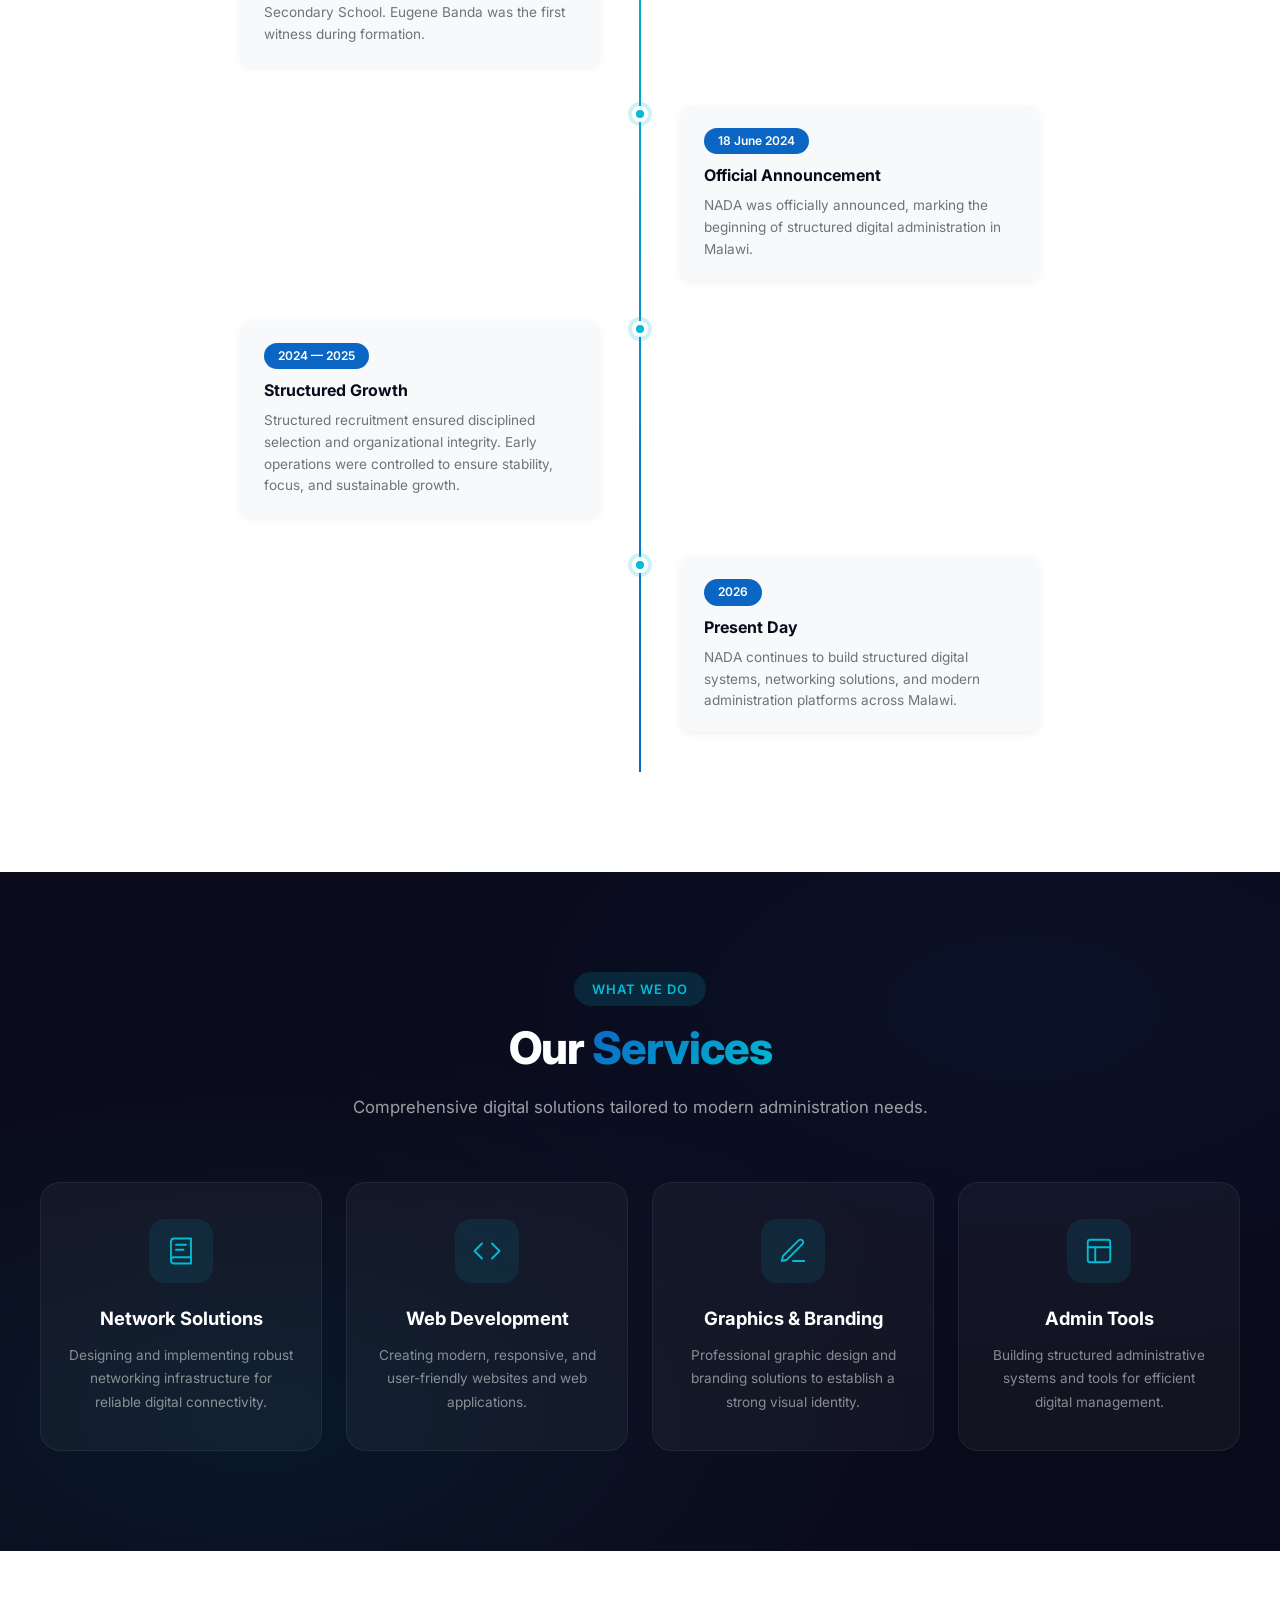
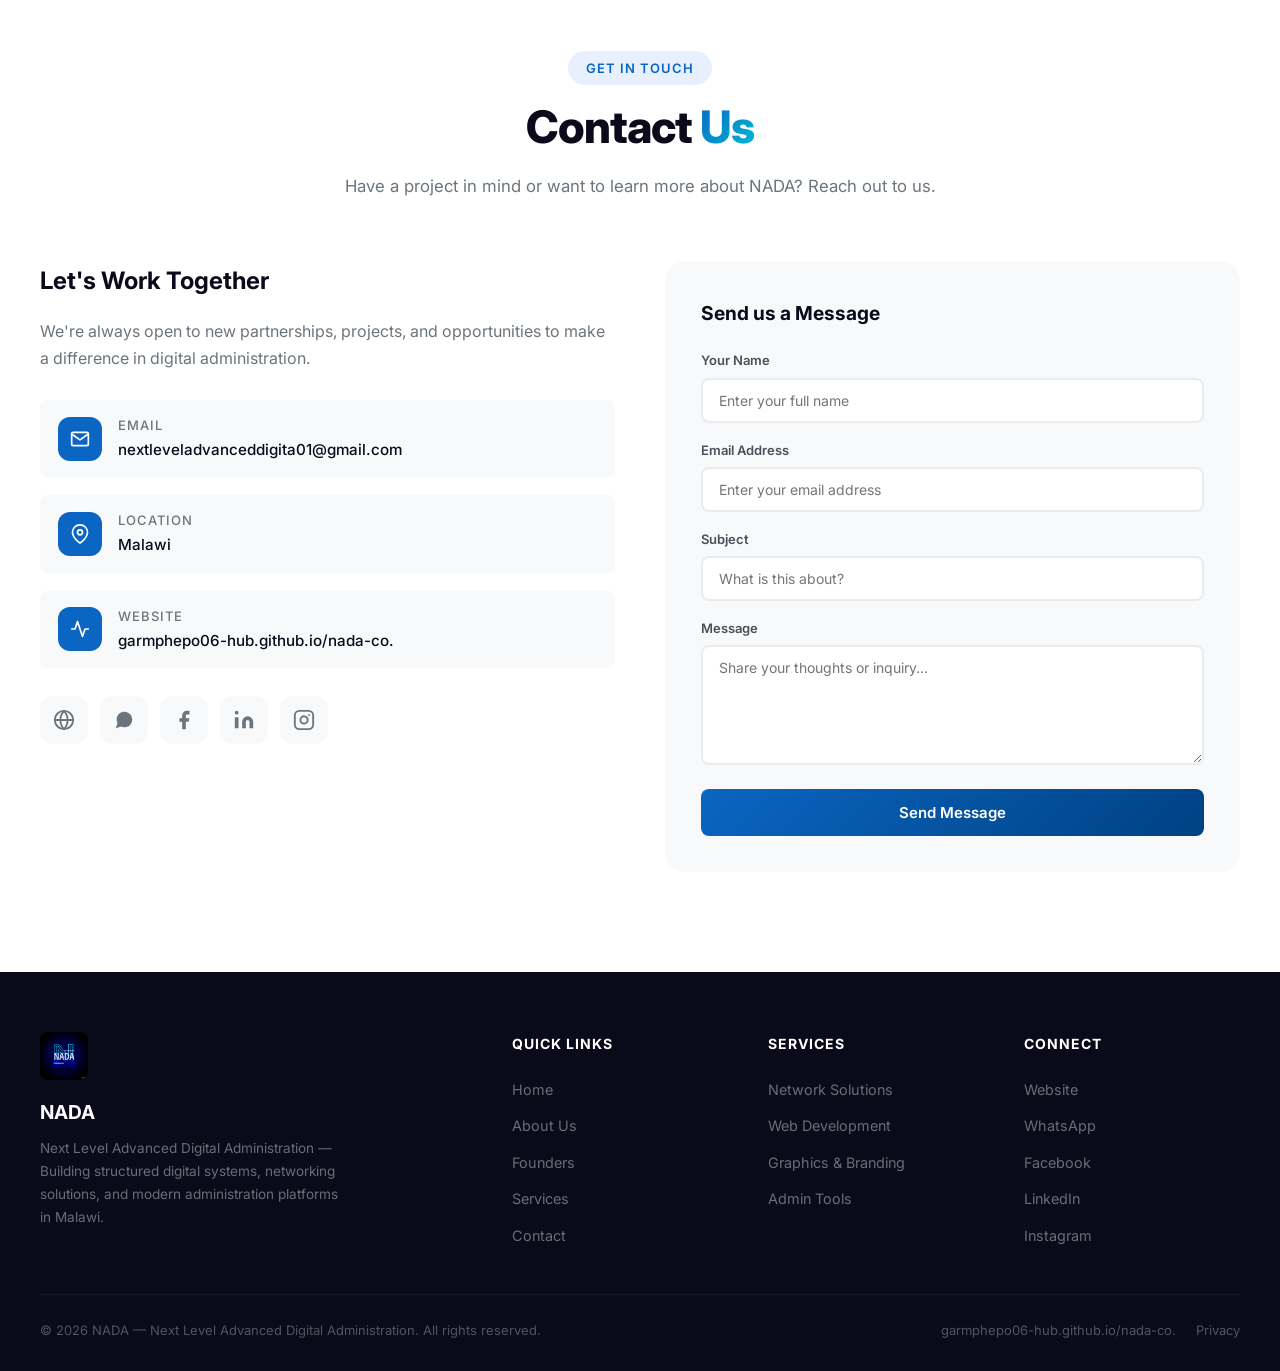
==== commit 4a595c12: "Add files via upload" ====
--- a/action.html
+++ b/action.html
@@ -1908,4 +1908,4 @@
 </script>
 
 </body>
-</html>
+</html>
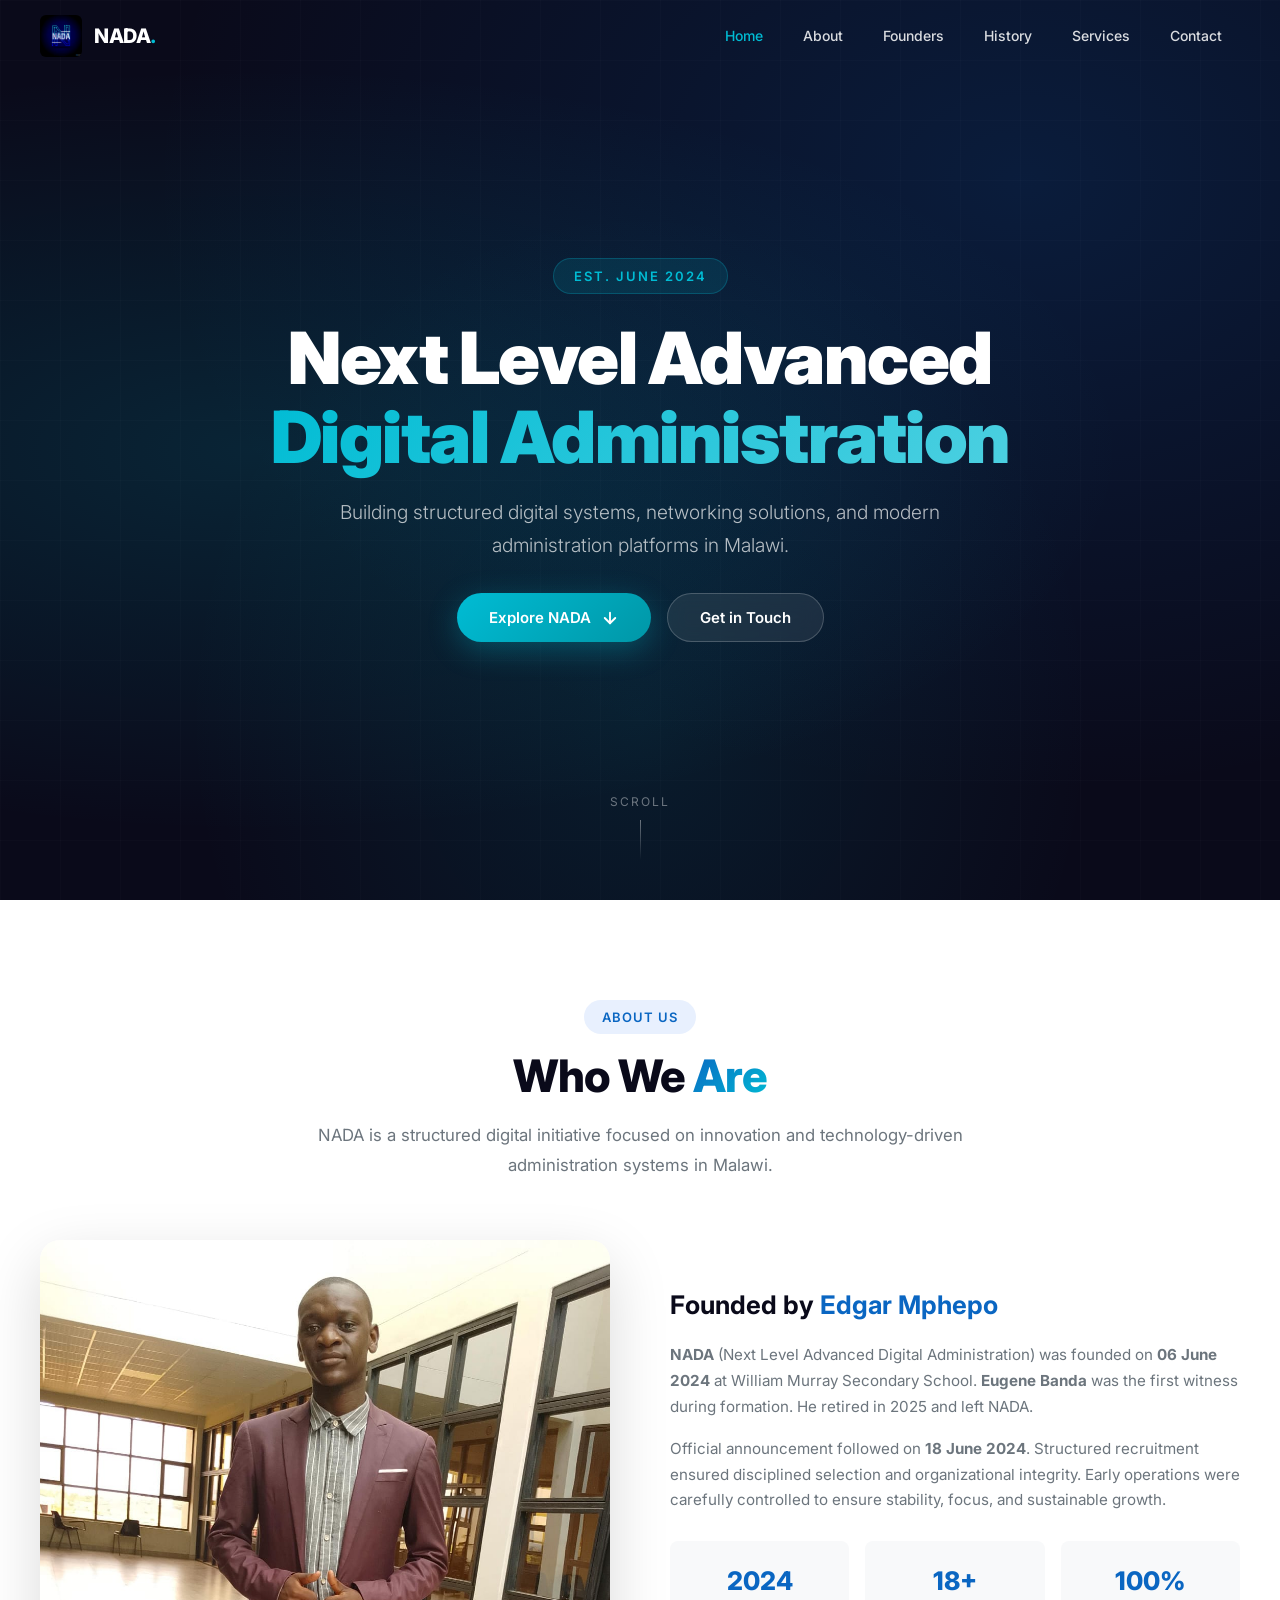
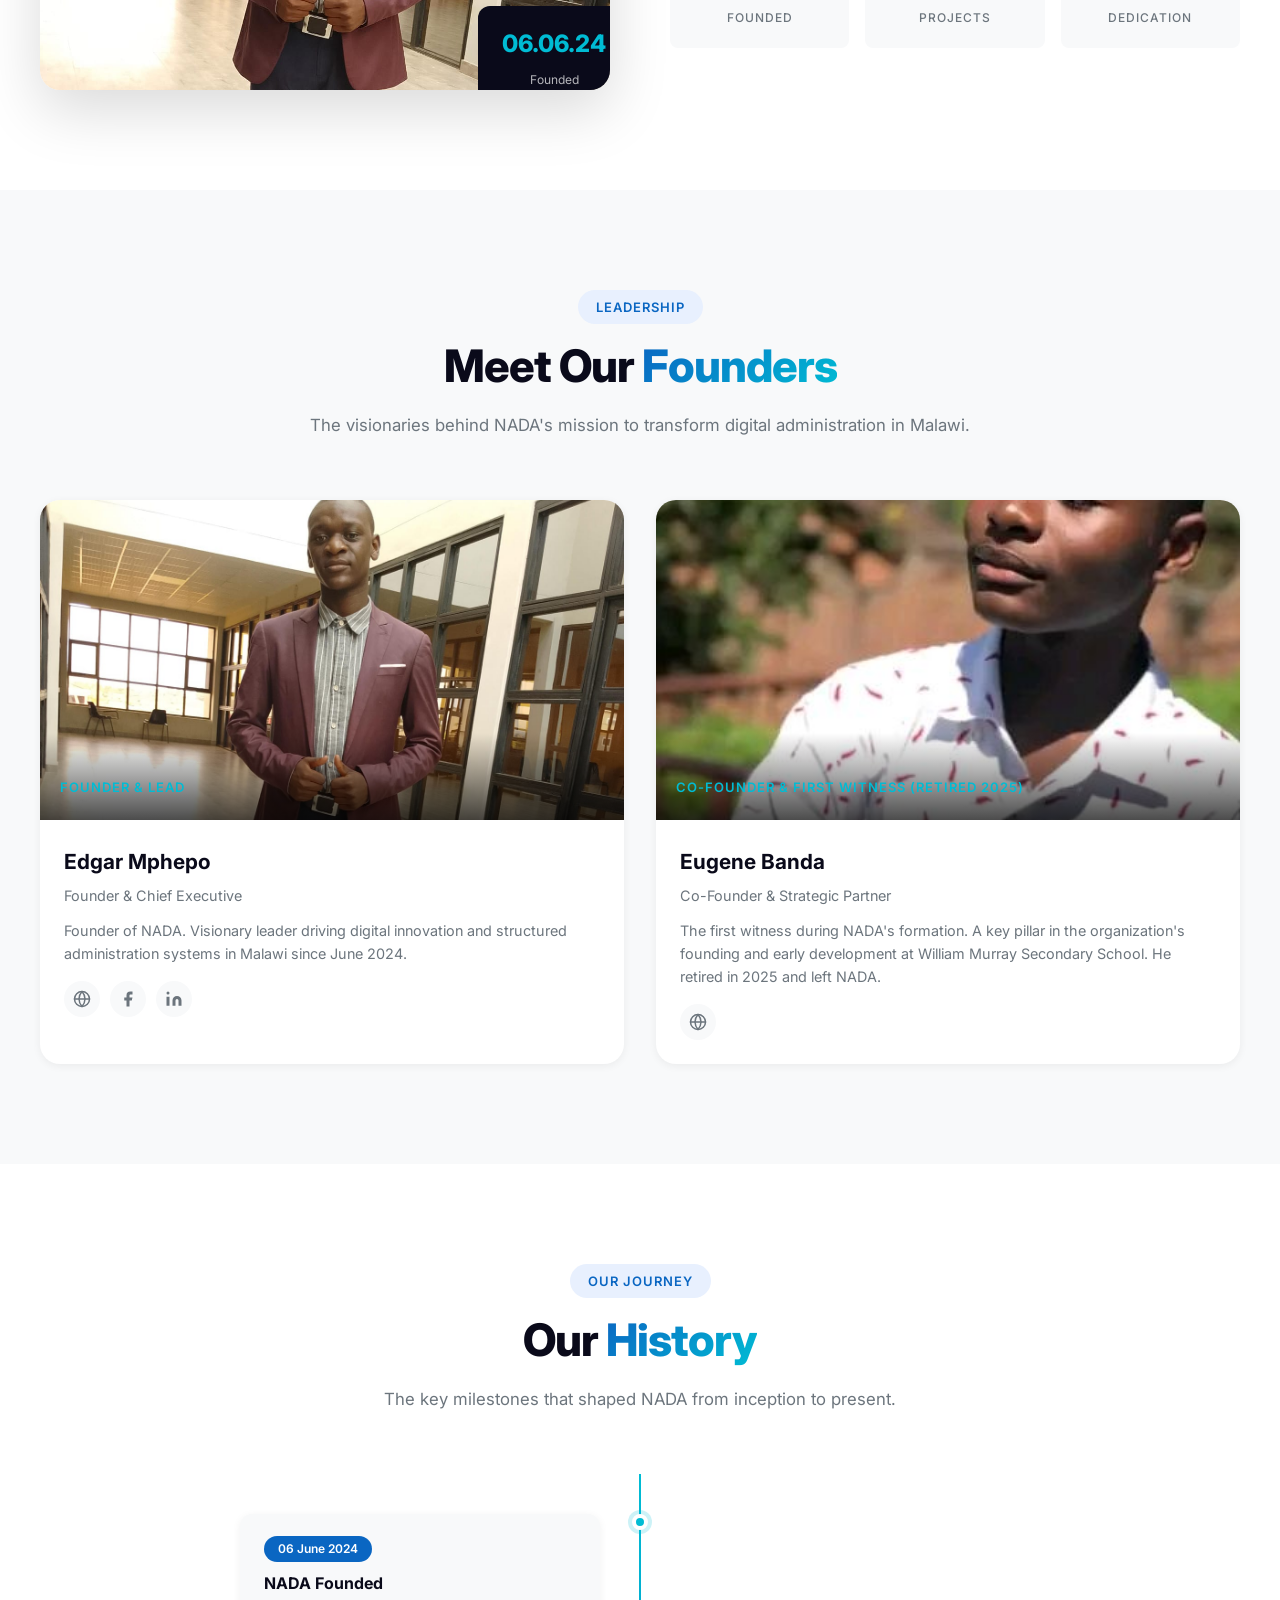
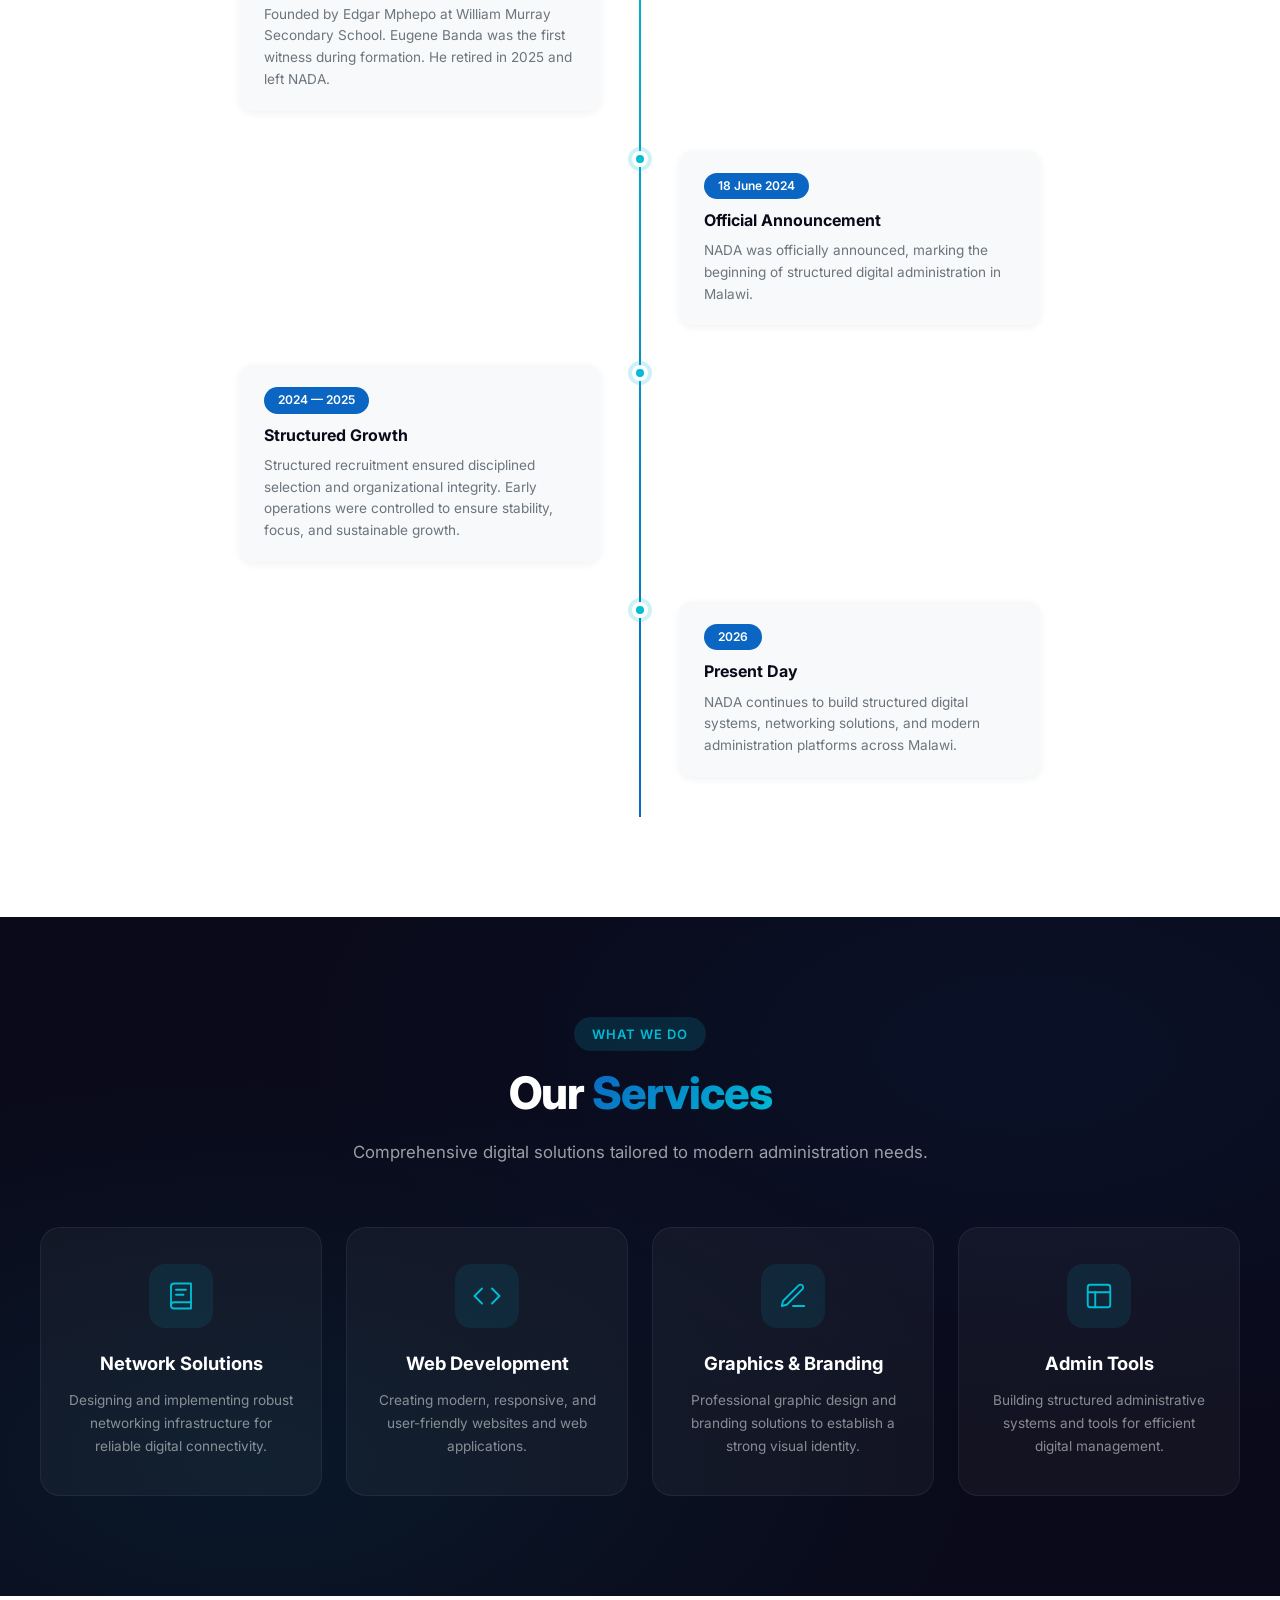
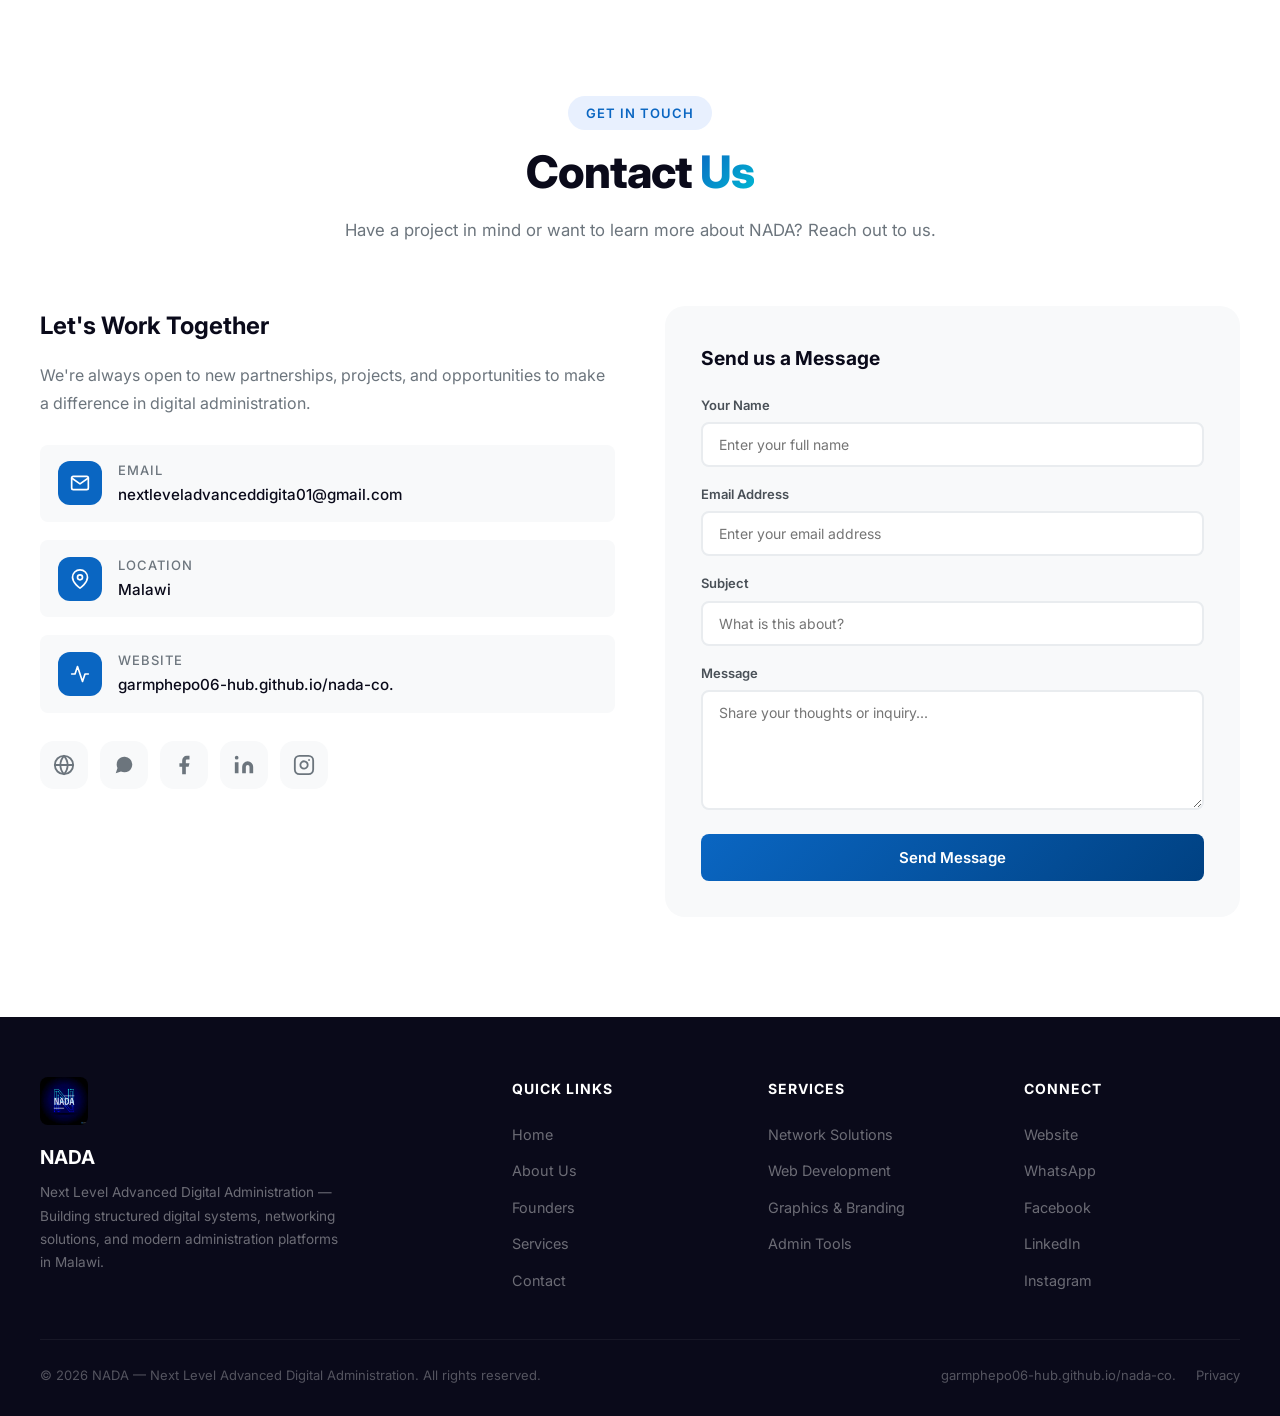
==== commit 11cd6fa0: "Add files via upload" ====
--- a/action.html
+++ b/action.html
@@ -47,6 +47,10 @@
 html {
   scroll-behavior: smooth;
   scroll-padding-top: 80px;
+  overflow-x: hidden;
+  width: 100%;
+  max-width: 100vw;
+  position: relative;
 }
 
 body {
@@ -55,6 +59,9 @@
   color: #1a1a2e;
   line-height: 1.7;
   overflow-x: hidden;
+  width: 100%;
+  max-width: 100vw;
+  position: relative;
   -webkit-font-smoothing: antialiased;
 }
 
@@ -107,6 +114,7 @@
   top: 0;
   left: 0;
   width: 100%;
+  max-width: 100vw;
   z-index: 1000;
   padding: 0 24px;
   transition: var(--transition);
@@ -239,6 +247,7 @@
   justify-content: center;
   overflow: hidden;
   background: var(--dark);
+  max-width: 100vw;
 }
 
 .hero-bg {
@@ -432,6 +441,8 @@
 /* ===== SECTION STYLES ===== */
 section {
   padding: 100px 24px;
+  max-width: 100vw;
+  overflow: hidden;
 }
 
 .section-header {
@@ -525,6 +536,7 @@
   border-radius: var(--radius-md);
   box-shadow: var(--shadow-lg);
   text-align: center;
+  max-width: calc(100% - 20px);
 }
 
 .about-image-badge strong {
@@ -1054,6 +1066,8 @@
   background: var(--dark);
   padding: 60px 24px 30px;
   position: relative;
+  max-width: 100vw;
+  overflow: hidden;
 }
 
 .footer-grid {
@@ -1255,12 +1269,13 @@
     top: 0;
     right: -100%;
     width: 280px;
+    max-width: 85vw;
     height: 100vh;
     background: rgba(10, 10, 26, 0.98);
     backdrop-filter: blur(20px);
     flex-direction: column;
     align-items: flex-start;
-    padding: 100px 30px 30px;
+    padding: 100px 24px 30px;
     gap: 8px;
     transition: right 0.4s cubic-bezier(0.4, 0, 0.2, 1);
     box-shadow: -10px 0 40px rgba(0,0,0,0.3);
@@ -1343,6 +1358,14 @@
 }
 
 @media (max-width: 480px) {
+  header {
+    padding: 0 16px;
+  }
+
+  .hero-content {
+    padding: 16px;
+  }
+
   .hero-content h1 {
     font-size: 1.8rem;
   }
@@ -1359,9 +1382,15 @@
   .about-image-badge {
     position: relative;
     bottom: 0;
-    right: 0;
+    right: auto;
+    left: 0;
     margin-top: -10px;
     border-radius: 0 0 var(--radius-md) var(--radius-md);
+    max-width: 100%;
+  }
+
+  .about-image-wrapper {
+    overflow: hidden;
   }
 
   .founder-image {
@@ -1378,6 +1407,10 @@
     font-size: 16px;
     bottom: 20px;
     right: 20px;
+  }
+
+  .hero-scroll {
+    bottom: 20px;
   }
 }
 </style>
@@ -1478,7 +1511,7 @@
         <h3>Founded by <span style="color:var(--primary)">Edgar Mphepo</span></h3>
         <p>
           <strong>NADA</strong> (Next Level Advanced Digital Administration) was founded on <strong>06 June 2024</strong>
-          at William Murray Secondary School. <strong>Eugene Banda</strong> was the first witness during formation.
+          at William Murray Secondary School. <strong>Eugene Banda</strong> was the first witness during formation. He retired in 2025 and left NADA.
         </p>
         <p>
           Official announcement followed on <strong>18 June 2024</strong>. Structured recruitment ensured disciplined
@@ -1546,13 +1579,13 @@
         <div class="founder-image">
           <img src="eugene.jpeg" alt="Eugene Banda - Co-Founder of NADA" loading="lazy">
           <div class="founder-image-overlay">
-            <span class="founder-role">Co-Founder & First Witness</span>
+            <span class="founder-role">Co-Founder & First Witness (Retired 2025)</span>
           </div>
         </div>
         <div class="founder-info">
           <h3>Eugene Banda</h3>
           <p class="founder-title">Co-Founder & Strategic Partner</p>
-          <p>The first witness during NADA's formation. A key pillar in the organization's founding and early development at William Murray Secondary School.</p>
+          <p>The first witness during NADA's formation. A key pillar in the organization's founding and early development at William Murray Secondary School. He retired in 2025 and left NADA.</p>
           <div class="founder-social">
             <a href="https://garmphepo06-hub.github.io/nada-co./" target="_blank" title="NADA Website" aria-label="NADA Website">
               <svg width="18" height="18" viewBox="0 0 24 24" fill="none" stroke="currentColor" stroke-width="2" stroke-linecap="round" stroke-linejoin="round"><circle cx="12" cy="12" r="10"/><line x1="2" y1="12" x2="22" y2="12"/><path d="M12 2a15.3 15.3 0 0 1 4 10 15.3 15.3 0 0 1-4 10 15.3 15.3 0 0 1-4-10 15.3 15.3 0 0 1 4-10z"/></svg>
@@ -1579,7 +1612,7 @@
         <div class="timeline-content">
           <span class="date">06 June 2024</span>
           <h4>NADA Founded</h4>
-          <p>Founded by Edgar Mphepo at William Murray Secondary School. Eugene Banda was the first witness during formation.</p>
+          <p>Founded by Edgar Mphepo at William Murray Secondary School. Eugene Banda was the first witness during formation. He retired in 2025 and left NADA.</p>
         </div>
       </div>
 
